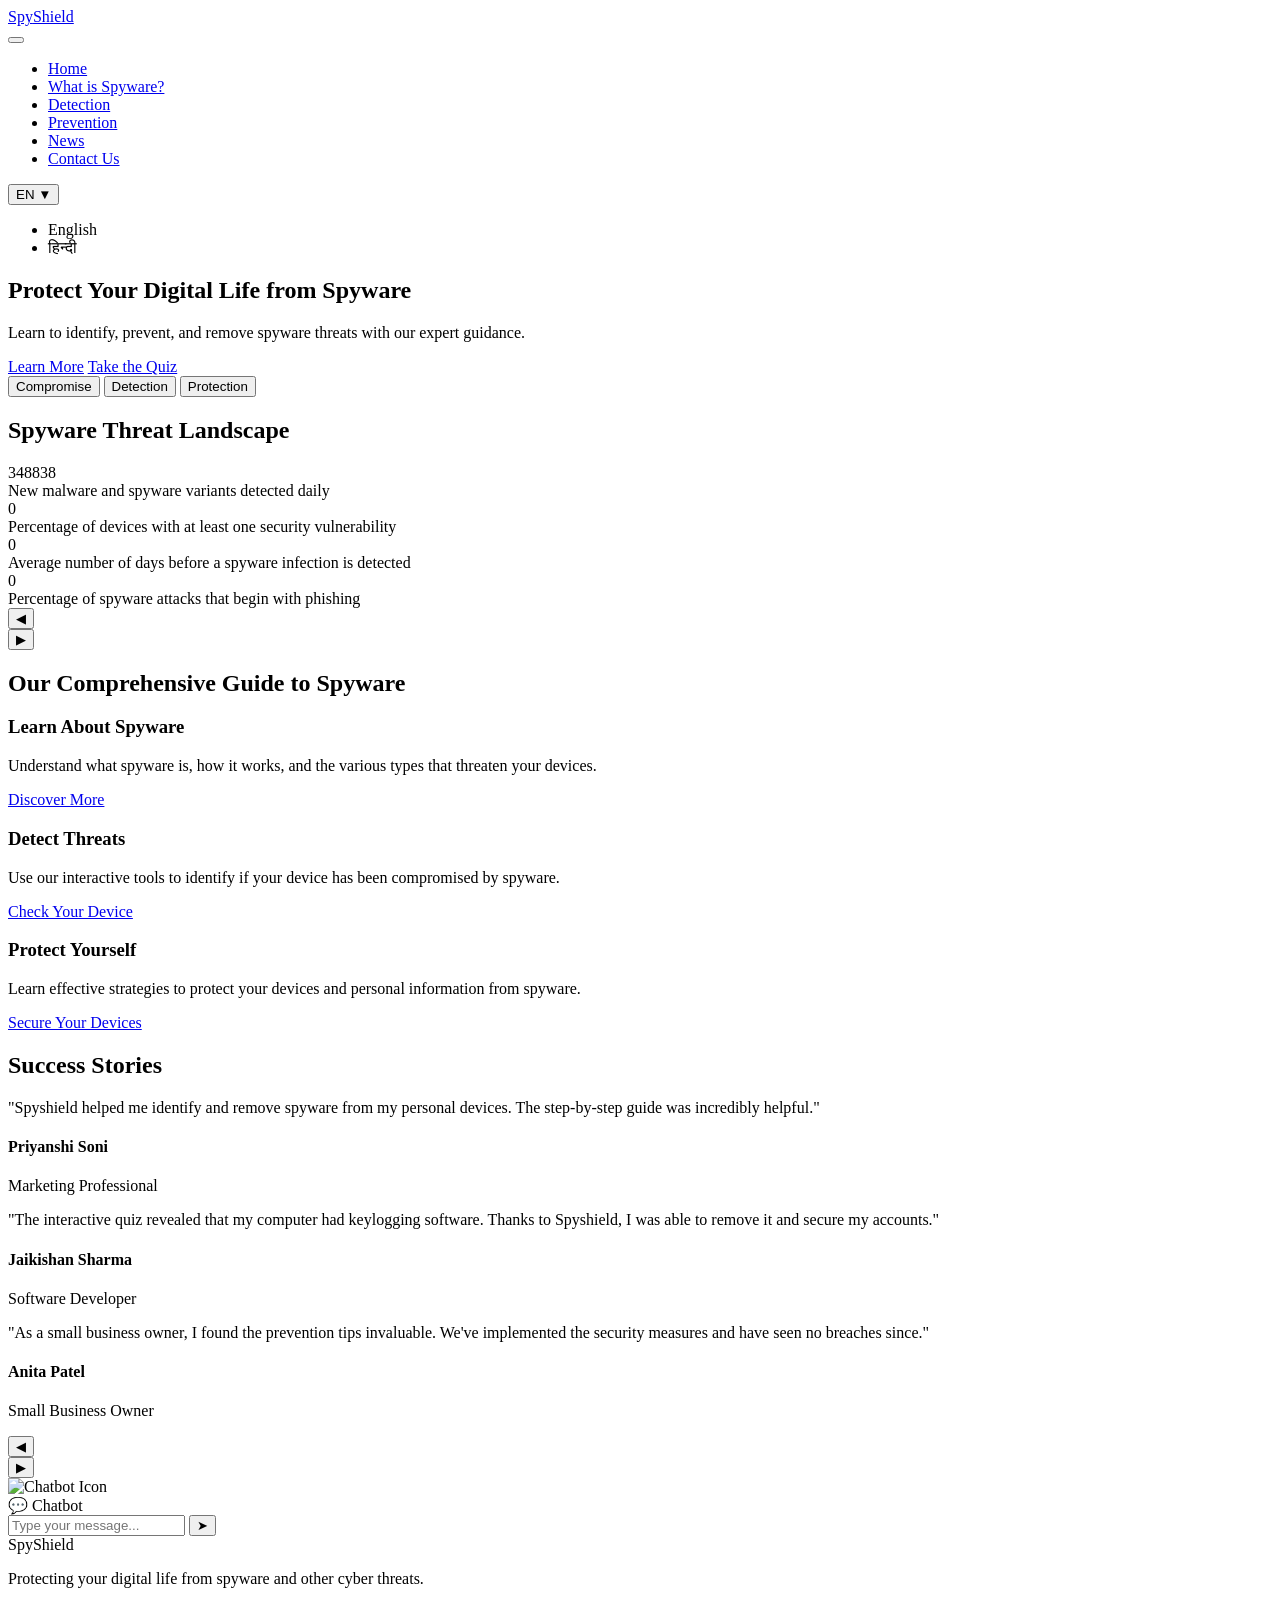
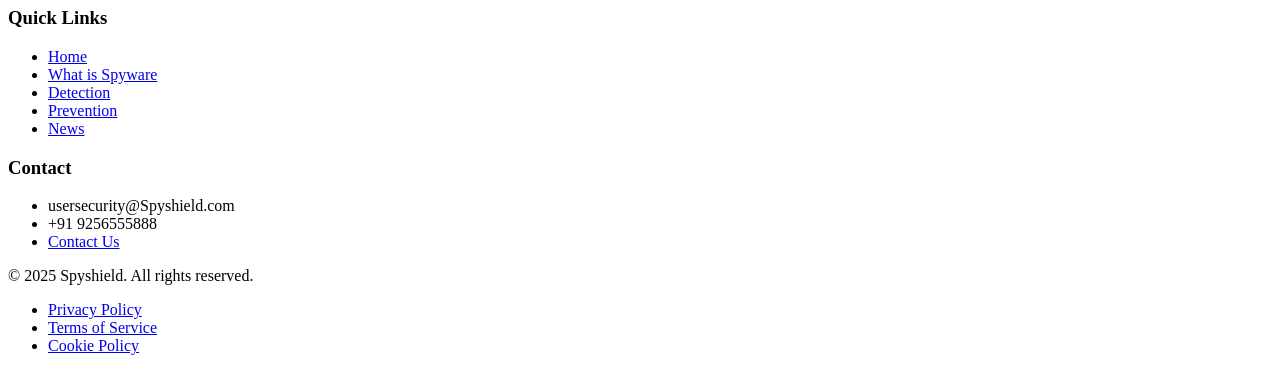
==== index.html @ f542f9b0 "Update index.html" ====
<!DOCTYPE html>
<html lang="en">
  <head>
    <meta charset="UTF-8" />
    <meta name="viewport" content="width=device-width, initial-scale=1.0" />
    <title>Spyshield - Spyware Awareness</title>
    <link rel="stylesheet" href="SpyShield/css/main.css" />
    <link rel="stylesheet" href="SpyShield/css/home.css" />
    <script src="js/main.js" defer></script>
    <script src="js/hero-animation.js" defer></script>
    <script src="js/stats-carousel.js" defer></script>
  </head>
  <body>
    <header id="main-header">
      <div class="container">
        <div class="logo">
          <a href="index.html">Spy<span>Shield</span></a>
        </div>
        <nav>
          <button class="mobile-menu-toggle" aria-label="Toggle menu">
            <span></span>
            <span></span>
            <span></span>
          </button>
          <ul class="main-nav">
            <li><a href="index.html" class="active">Home</a></li>
            <li><a href="what-is-spyware.html">What is Spyware?</a></li>
            <li><a href="detection.html">Detection</a></li>
            <li><a href="prevention.html">Prevention</a></li>
            <li><a href="news.html">News</a></li>

            <li><a href="contact.html">Contact Us</a></li>
          </ul>
        </nav>
        <div class="language-selector">
          <button id="language-toggle">
            <span class="current-language">EN</span>
            <span class="dropdown-arrow">▼</span>
          </button>
          <ul class="language-dropdown">
            <li data-lang="en" class="active">English</li>
            <li data-lang="hi">हिन्दी</li>
          </ul>
        </div>
      </div>
    </header>

    <main>
      <section class="hero">
        <div class="container">
          <div class="hero-content">
            <h1>Protect Your Digital Life from Spyware</h1>
            <p>
              Learn to identify, prevent, and remove spyware threats with our
              expert guidance.
            </p>
            <div class="cta-buttons">
              <a href="what-is-spyware.html" class="btn btn-primary"
                >Learn More</a
              >
              <a href="detection.html#quiz" class="btn btn-secondary"
                >Take the Quiz</a
              >
            </div>
          </div>
          <div class="hero-animation">
            <div class="device-container">
              <div class="device">
                <div class="device-screen">
                  <div class="device-content"></div>
                  <div class="spyware-indicators">
                    <div class="indicator" id="indicator-1"></div>
                    <div class="indicator" id="indicator-2"></div>
                    <div class="indicator" id="indicator-3"></div>
                  </div>
                  <div class="security-shield"></div>
                </div>
              </div>
            </div>
            <div class="animation-controls">
              <button class="animation-control" data-step="1">
                Compromise
              </button>
              <button class="animation-control" data-step="2">Detection</button>
              <button class="animation-control" data-step="3">
                Protection
              </button>
            </div>
          </div>
        </div>
      </section>

      <section class="stats-section">
        <div class="container">
          <h2>Spyware Threat Landscape</h2>
          <div class="stats-carousel">
            <div class="stat-card active">
              <div class="stat-number" data-count="350000">0</div>
              <div class="stat-description">
                New malware and spyware variants detected daily
              </div>
            </div>
            <div class="stat-card">
              <div class="stat-number" data-count="60">0</div>
              <div class="stat-description">
                Percentage of devices with at least one security vulnerability
              </div>
            </div>
            <div class="stat-card">
              <div class="stat-number" data-count="14">0</div>
              <div class="stat-description">
                Average number of days before a spyware infection is detected
              </div>
            </div>
            <div class="stat-card">
              <div class="stat-number" data-count="92">0</div>
              <div class="stat-description">
                Percentage of spyware attacks that begin with phishing
              </div>
            </div>
          </div>
          <div class="carousel-controls">
            <button class="prev-stat" aria-label="Previous statistic">◀</button>
            <div class="carousel-indicators">
              <span class="indicator active"></span>
              <span class="indicator"></span>
              <span class="indicator"></span>
              <span class="indicator"></span>
            </div>
            <button class="next-stat" aria-label="Next statistic">▶</button>
          </div>
        </div>
      </section>

      <section class="features-section">
        <div class="container">
          <h2>Our Comprehensive Guide to Spyware</h2>
          <div class="features-grid">
            <div class="feature-card">
              <div class="feature-icon discover-icon"></div>
              <h3>Learn About Spyware</h3>
              <p>
                Understand what spyware is, how it works, and the various types
                that threaten your devices.
              </p>
              <a href="what-is-spyware.html" class="feature-link"
                >Discover More</a
              >
            </div>
            <div class="feature-card">
              <div class="feature-icon detect-icon"></div>
              <h3>Detect Threats</h3>
              <p>
                Use our interactive tools to identify if your device has been
                compromised by spyware.
              </p>
              <a href="detection.html" class="feature-link"
                >Check Your Device</a
              >
            </div>
            <div class="feature-card">
              <div class="feature-icon protect-icon"></div>
              <h3>Protect Yourself</h3>
              <p>
                Learn effective strategies to protect your devices and personal
                information from spyware.
              </p>
              <a href="prevention.html" class="feature-link"
                >Secure Your Devices</a
              >
            </div>
          </div>
        </div>
      </section>

      <section class="testimonials-section">
        <div class="container">
          <h2>Success Stories</h2>
          <div class="testimonials-container">
            <div class="testimonial active">
              <div class="testimonial-content">
                <p>
                  "Spyshield helped me identify and remove spyware from my
                  personal devices. The step-by-step guide was incredibly
                  helpful."
                </p>
              </div>
              <div class="testimonial-author">
                <div class="author-image"></div>
                <div class="author-details">
                  <h4>Priyanshi Soni</h4>
                  <p>Marketing Professional</p>
                </div>
              </div>
            </div>
            <div class="testimonial">
              <div class="testimonial-content">
                <p>
                  "The interactive quiz revealed that my computer had keylogging
                  software. Thanks to Spyshield, I was able to remove it and
                  secure my accounts."
                </p>
              </div>
              <div class="testimonial-author">
                <div class="author-image"></div>
                <div class="author-details">
                  <h4>Jaikishan Sharma</h4>
                  <p>Software Developer</p>
                </div>
              </div>
            </div>
            <div class="testimonial">
              <div class="testimonial-content">
                <p>
                  "As a small business owner, I found the prevention tips
                  invaluable. We've implemented the security measures and have
                  seen no breaches since."
                </p>
              </div>
              <div class="testimonial-author">
                <div class="author-image"></div>
                <div class="author-details">
                  <h4>Anita Patel</h4>
                  <p>Small Business Owner</p>
                </div>
              </div>
            </div>
          </div>
          <div class="testimonial-controls">
            <button class="prev-testimonial" aria-label="Previous testimonial">
              ◀
            </button>
            <div class="testimonial-indicators">
              <span class="indicator active"></span>
              <span class="indicator"></span>
              <span class="indicator"></span>
            </div>
            <button class="next-testimonial" aria-label="Next testimonial">
              ▶
            </button>
          </div>
        </div>
      </section>
    </main>

    <div>
      <div id="chatbot">
        <img
          id="chatbot-icon"
          src="https://cdn-icons-png.flaticon.com/512/4712/4712027.png"
          alt="Chatbot Icon"
        />

        <div id="chat-header">💬 Chatbot</div>

        <div id="chat-messages"></div>

        <div id="chat-input">
          <input
            type="text"
            id="user-input"
            placeholder="Type your message..."
          />
          <button id="send-btn" onclick="sendMessage()">➤</button>
        </div>
      </div>
    </div>

    <footer>
      <div class="container">
        <div class="footer-grid">
          <div class="footer-col">
            <div class="footer-logo">Spy<span>Shield</span></div>
            <p>
              Protecting your digital life from spyware and other cyber threats.
            </p>
            <div class="social-links">
              <a href="#" aria-label="Facebook"
                ><span class="social-icon facebook-icon"></span
              ></a>
              <a href="#" aria-label="Twitter"
                ><span class="social-icon twitter-icon"></span
              ></a>
              <a href="#" aria-label="LinkedIn"
                ><span class="social-icon linkedin-icon"></span
              ></a>
              <a href="#" aria-label="Instagram"
                ><span class="social-icon instagram-icon"></span
              ></a>
            </div>
          </div>
          <div class="footer-col">
            <h3>Quick Links</h3>
            <ul>
              <li><a href="index.html">Home</a></li>
              <li><a href="what-is-spyware.html">What is Spyware</a></li>
              <li><a href="detection.html">Detection</a></li>
              <li><a href="prevention.html">Prevention</a></li>
              <li><a href="news.html">News</a></li>
            </ul>
          </div>

          <div class="footer-col">
            <h3>Contact</h3>
            <ul class="contact-info">
              <li>
                <span class="contact-icon email-icon"></span>
                usersecurity@Spyshield.com
              </li>
              <li>
                <span class="contact-icon phone-icon"></span> +91 9256555888
              </li>
              <li>
                <a href="contact.html" class="btn btn-outline">Contact Us</a>
              </li>
            </ul>
          </div>
        </div>
        <div class="footer-bottom">
          <p>&copy; 2025 Spyshield. All rights reserved.</p>
          <ul class="footer-policies">
            <li><a href="#">Privacy Policy</a></li>
            <li><a href="#">Terms of Service</a></li>
            <li><a href="#">Cookie Policy</a></li>
          </ul>
        </div>
      </div>
    </footer>
  </body>
</html>
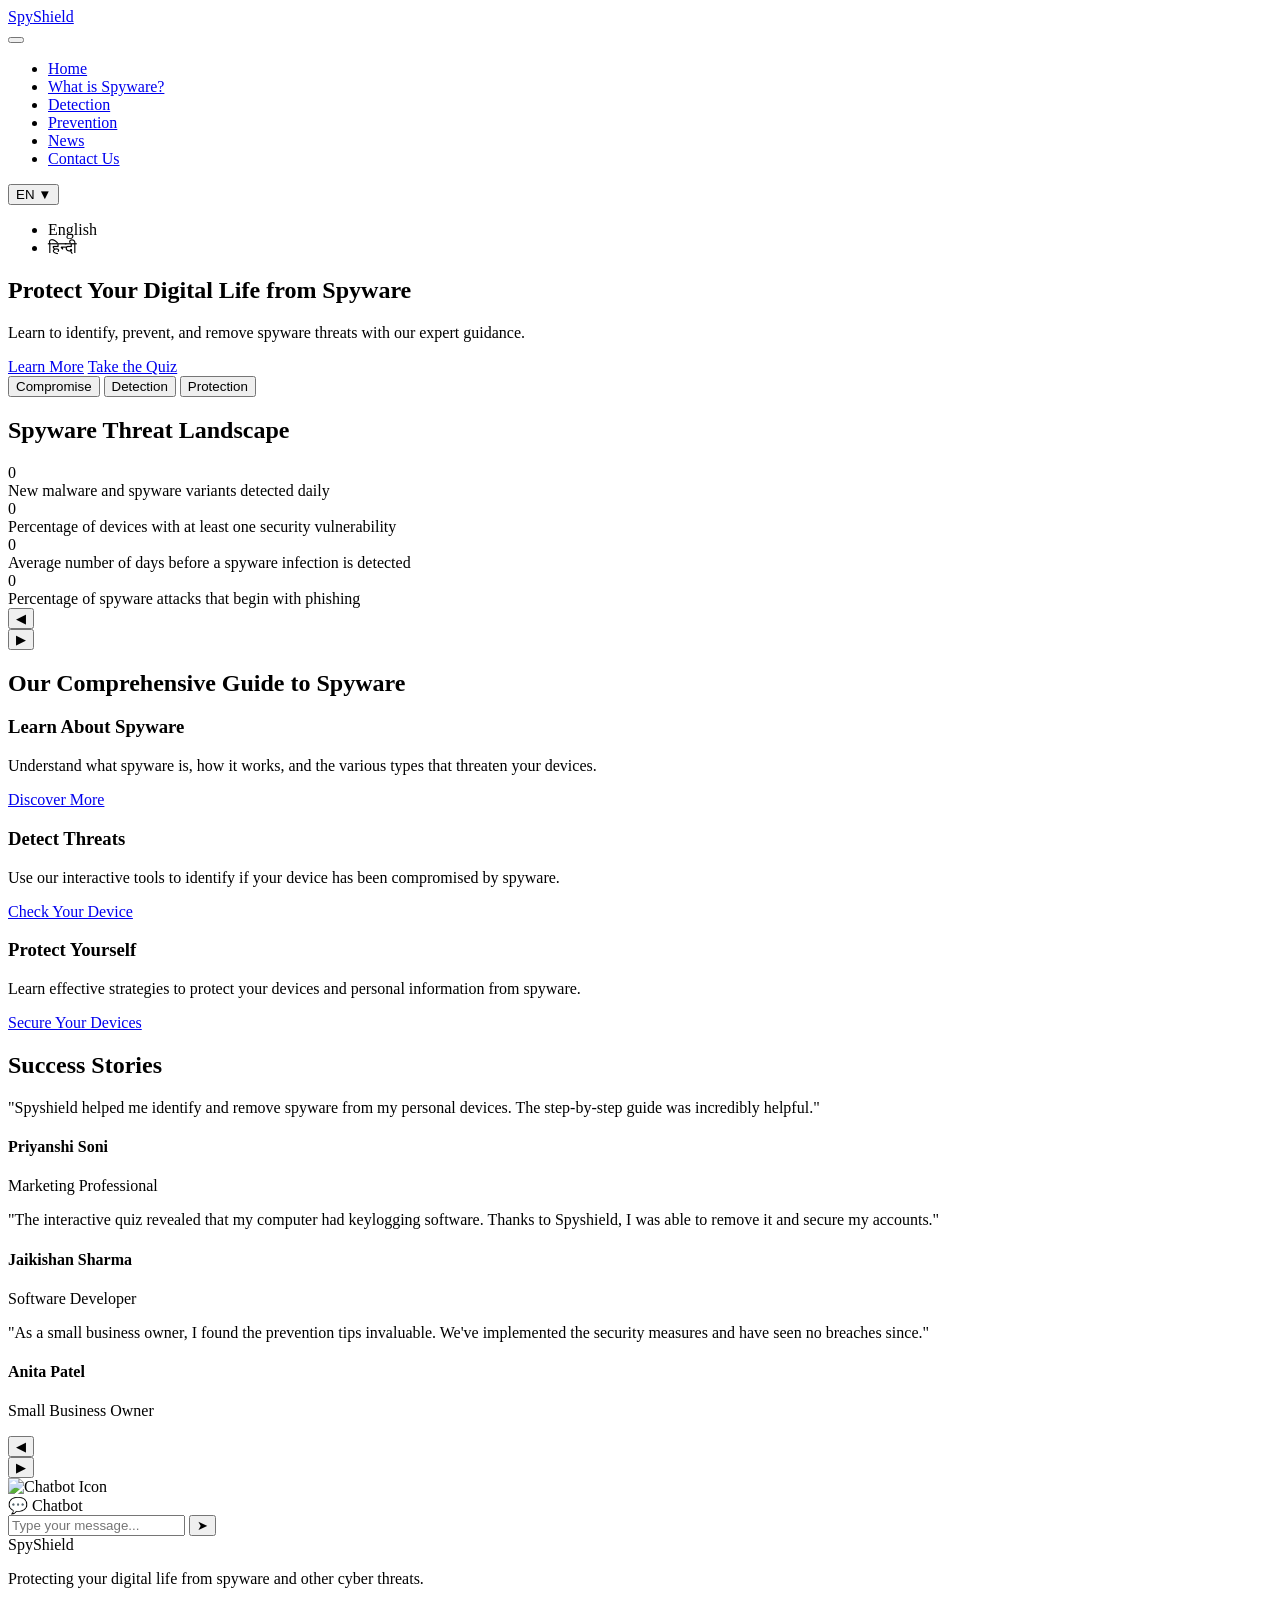
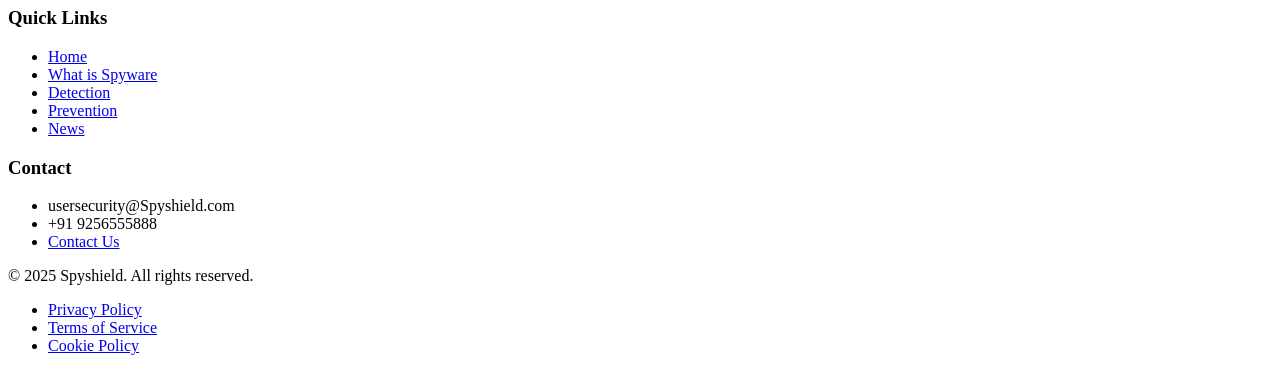
==== commit 40b078e9: "Update index.html" ====
--- a/index.html
+++ b/index.html
@@ -6,9 +6,9 @@
     <title>Spyshield - Spyware Awareness</title>
     <link rel="stylesheet" href="SpyShield/css/main.css" />
     <link rel="stylesheet" href="SpyShield/css/home.css" />
-    <script src="js/main.js" defer></script>
-    <script src="js/hero-animation.js" defer></script>
-    <script src="js/stats-carousel.js" defer></script>
+    <script src="SpyShield/js/main.js" defer></script>
+    <script src="SpyShield/js/hero-animation.js" defer></script>
+    <script src="SpyShield/js/stats-carousel.js" defer></script>
   </head>
   <body>
     <header id="main-header">
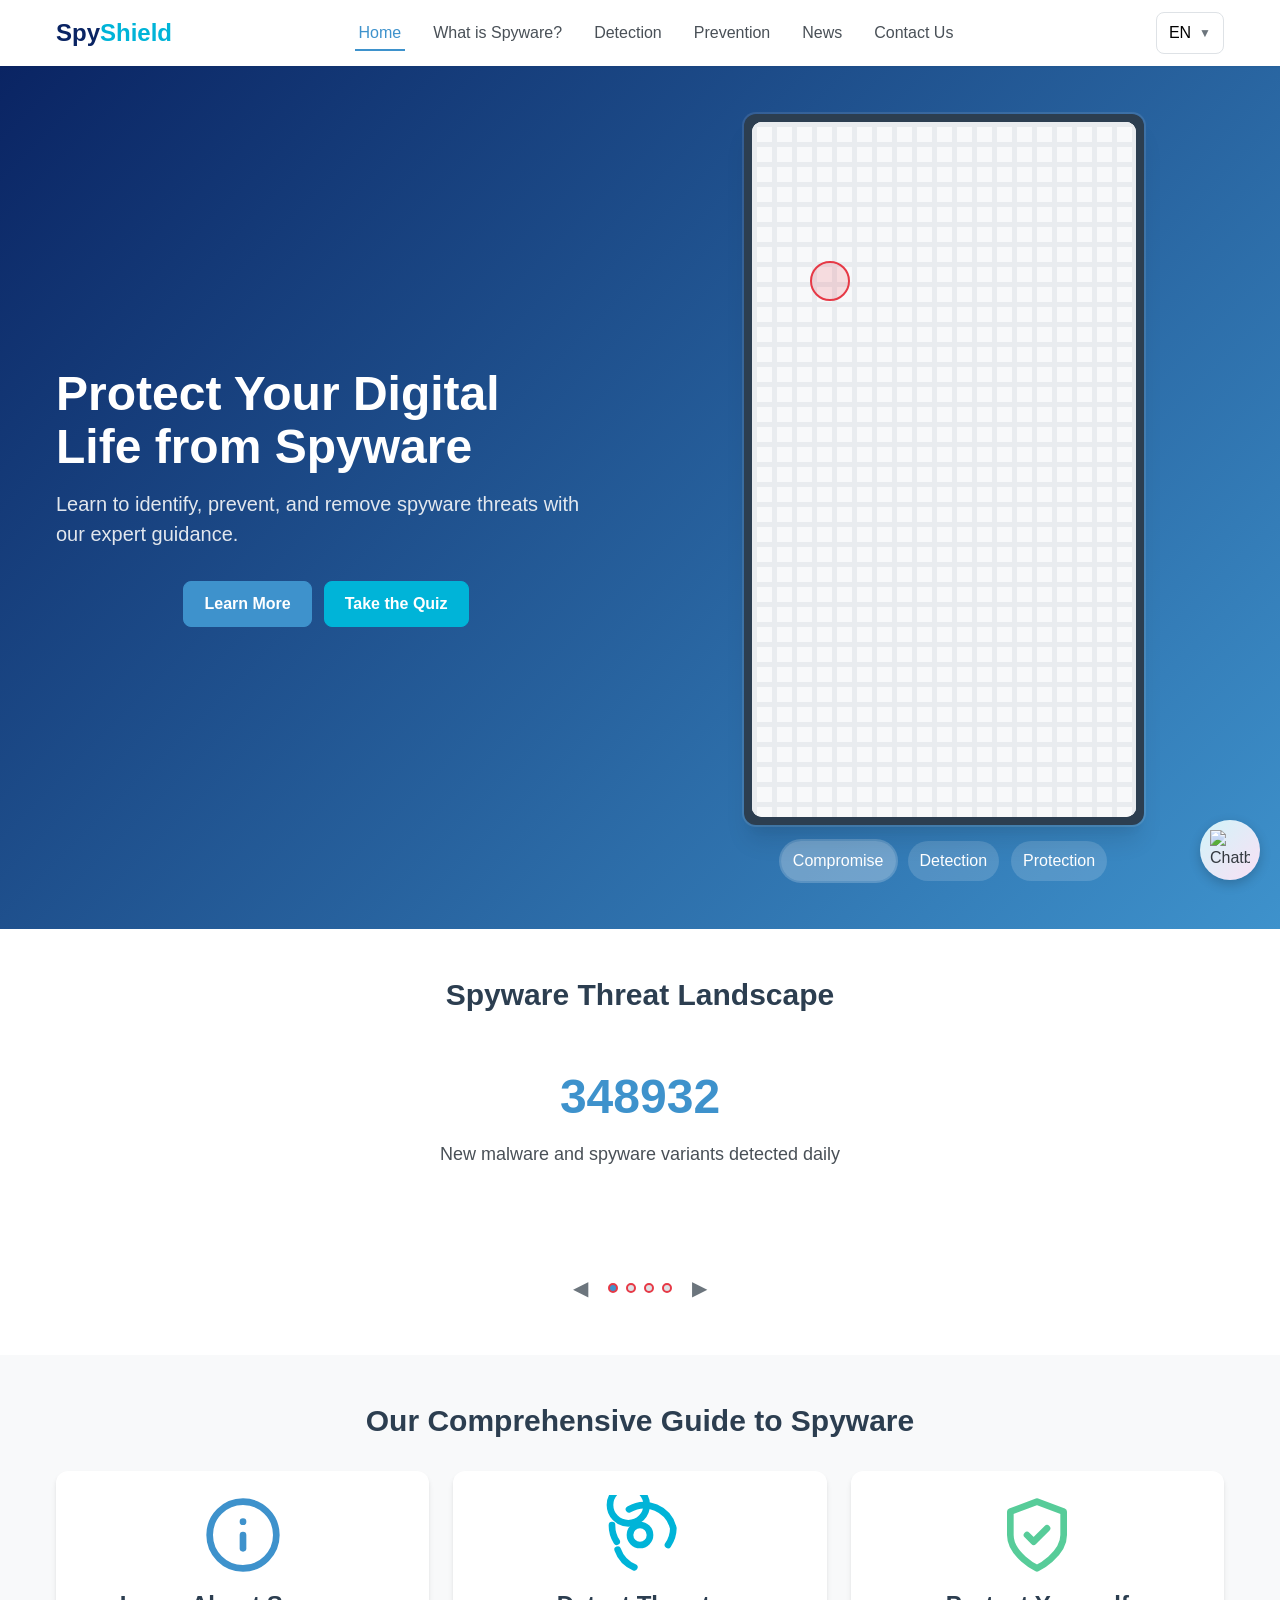
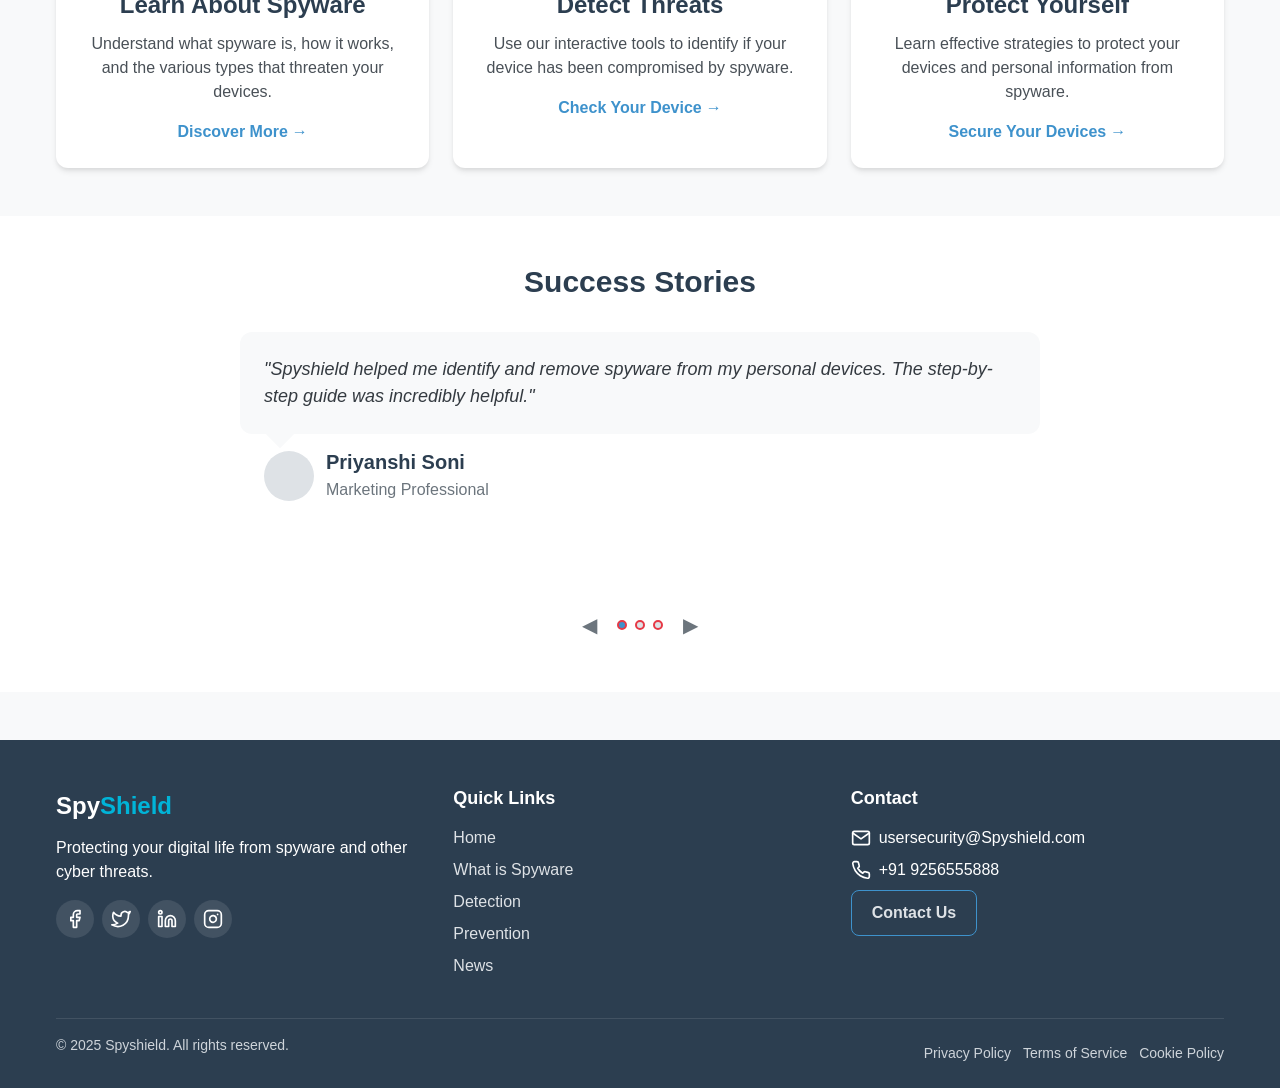
==== commit c80fd3ff: "Update index.html" ====
--- a/index.html
+++ b/index.html
@@ -4,11 +4,11 @@
     <meta charset="UTF-8" />
     <meta name="viewport" content="width=device-width, initial-scale=1.0" />
     <title>Spyshield - Spyware Awareness</title>
-    <link rel="stylesheet" href="SpyShield/css/main.css" />
-    <link rel="stylesheet" href="SpyShield/css/home.css" />
-    <script src="SpyShield/js/main.js" defer></script>
-    <script src="SpyShield/js/hero-animation.js" defer></script>
-    <script src="SpyShield/js/stats-carousel.js" defer></script>
+    <link rel="stylesheet" href="css/main.css" />
+    <link rel="stylesheet" href="css/home.css" />
+    <script src="js/main.js" defer></script>
+    <script src="js/hero-animation.js" defer></script>
+    <script src="js/stats-carousel.js" defer></script>
   </head>
   <body>
     <header id="main-header">
--- a/css/main.css
+++ b/css/main.css
@@ -0,0 +1,726 @@
+/* Main CSS Variables and Base Styles */
+:root {
+  /* Color Palette */
+  --primary-dark: #0A2463;
+  --primary: #3E92CC;
+  --primary-light: #D8EEFE;
+  --secondary: #00B4D8;
+  --secondary-light: #CAF0F8;
+  --accent: #FB8500;
+  --accent-light: #FFD166;
+  --warning: #EE6C4D;
+  --success: #57CC99;
+  --error: #E63946;
+  --gray-100: #F8F9FA;
+  --gray-200: #E9ECEF;
+  --gray-300: #DEE2E6;
+  --gray-400: #CED4DA;
+  --gray-500: #ADB5BD;
+  --gray-600: #6C757D;
+  --gray-700: #495057;
+  --gray-800: #343A40;
+  --gray-900: #212529;
+  --dark: #2C3E50;
+  --white: #FFFFFF;
+  
+  /* Spacing */
+  --space-1: 0.25rem;
+  --space-2: 0.5rem;
+  --space-3: 0.75rem;
+  --space-4: 1rem;
+  --space-5: 1.5rem;
+  --space-6: 2rem;
+  --space-7: 2.5rem;
+  --space-8: 3rem;
+  
+  /* Typography */
+  --font-family: -apple-system, BlinkMacSystemFont, "Segoe UI", Roboto, Helvetica, Arial, sans-serif;
+  --font-size-xs: 0.75rem;
+  --font-size-sm: 0.875rem;
+  --font-size-md: 1rem;
+  --font-size-lg: 1.125rem;
+  --font-size-xl: 1.25rem;
+  --font-size-2xl: 1.5rem;
+  --font-size-3xl: 1.875rem;
+  --font-size-4xl: 2.25rem;
+  --font-size-5xl: 3rem;
+  
+  /* Border Radius */
+  --radius-sm: 0.25rem;
+  --radius-md: 0.5rem;
+  --radius-lg: 0.75rem;
+  --radius-full: 9999px;
+  
+  /* Shadows */
+  --shadow-sm: 0 1px 2px 0 rgba(0, 0, 0, 0.05);
+  --shadow-md: 0 4px 6px -1px rgba(0, 0, 0, 0.1), 0 2px 4px -1px rgba(0, 0, 0, 0.06);
+  --shadow-lg: 0 10px 15px -3px rgba(0, 0, 0, 0.1), 0 4px 6px -2px rgba(0, 0, 0, 0.05);
+  --shadow-xl: 0 20px 25px -5px rgba(0, 0, 0, 0.1), 0 10px 10px -5px rgba(0, 0, 0, 0.04);
+  
+  /* Transitions */
+  --transition-fast: 150ms ease;
+  --transition-normal: 250ms ease;
+  --transition-slow: 350ms ease;
+  
+  /* Container */
+  --container-max-width: 1200px;
+  --container-padding: 1rem;
+}
+
+/* Reset and Base Styles */
+*, *::before, *::after {
+  box-sizing: border-box;
+  margin: 0;
+  padding: 0;
+}
+
+html {
+  font-size: 16px;
+  scroll-behavior: smooth;
+}
+
+body {
+  font-family: var(--font-family);
+  font-size: var(--font-size-md);
+  line-height: 1.5;
+  color: var(--gray-800);
+  background-color: var(--gray-100);
+  -webkit-font-smoothing: antialiased;
+  -moz-osx-font-smoothing: grayscale;
+}
+
+img, picture, video, canvas, svg {
+  display: block;
+  max-width: 100%;
+}
+
+input, button, textarea, select {
+  font: inherit;
+}
+
+h1, h2, h3, h4, h5, h6 {
+  font-weight: 700;
+  line-height: 1.2;
+  margin-bottom: var(--space-4);
+  color: var(--dark);
+}
+
+h1 {
+  font-size: var(--font-size-4xl);
+}
+
+h2 {
+  font-size: var(--font-size-3xl);
+}
+
+h3 {
+  font-size: var(--font-size-2xl);
+}
+
+h4 {
+  font-size: var(--font-size-xl);
+}
+
+h5 {
+  font-size: var(--font-size-lg);
+}
+
+h6 {
+  font-size: var(--font-size-md);
+}
+
+p {
+  margin-bottom: var(--space-4);
+}
+
+a {
+  color: var(--primary);
+  text-decoration: none;
+  transition: color var(--transition-fast);
+}
+
+a:hover {
+  color: var(--primary-dark);
+}
+
+ul, ol {
+  padding-left: var(--space-5);
+  margin-bottom: var(--space-4);
+}
+
+li {
+  margin-bottom: var(--space-2);
+}
+
+/* Utility Classes */
+.container {
+  width: 100%;
+  max-width: var(--container-max-width);
+  margin-left: auto;
+  margin-right: auto;
+  padding-left: var(--container-padding);
+  padding-right: var(--container-padding);
+}
+
+.text-center {
+  text-align: center;
+}
+
+.text-right {
+  text-align: right;
+}
+
+.flex {
+  display: flex;
+}
+
+.items-center {
+  align-items: center;
+}
+
+.justify-between {
+  justify-content: space-between;
+}
+
+.justify-center {
+  justify-content: center;
+}
+
+.flex-col {
+  flex-direction: column;
+}
+
+.grid {
+  display: grid;
+}
+
+.hidden {
+  display: none;
+}
+
+.sr-only {
+  position: absolute;
+  width: 1px;
+  height: 1px;
+  padding: 0;
+  margin: -1px;
+  overflow: hidden;
+  clip: rect(0, 0, 0, 0);
+  white-space: nowrap;
+  border-width: 0;
+}
+
+/* Button Styles */
+.btn {
+  display: inline-block;
+  font-weight: 600;
+  text-align: center;
+  white-space: nowrap;
+  vertical-align: middle;
+  cursor: pointer;
+  user-select: none;
+  border: 1px solid transparent;
+  padding: 0.625rem 1.25rem;
+  font-size: var(--font-size-md);
+  line-height: 1.5;
+  border-radius: var(--radius-md);
+  transition: all var(--transition-normal);
+}
+
+.btn:disabled, .btn.disabled {
+  opacity: 0.65;
+  pointer-events: none;
+}
+
+.btn-primary {
+  color: var(--white);
+  background-color: var(--primary);
+  border-color: var(--primary);
+}
+
+.btn-primary:hover {
+  background-color: var(--primary-dark);
+  border-color: var(--primary-dark);
+  color: var(--white);
+}
+
+.btn-secondary {
+  color: var(--white);
+  background-color: var(--secondary);
+  border-color: var(--secondary);
+}
+
+.btn-secondary:hover {
+  background-color: #0090b0;
+  border-color: #0090b0;
+  color: var(--white);
+}
+
+.btn-accent {
+  color: var(--white);
+  background-color: var(--accent);
+  border-color: var(--accent);
+}
+
+.btn-accent:hover {
+  background-color: #e57a00;
+  border-color: #e57a00;
+  color: var(--white);
+}
+
+.btn-outline {
+  color: var(--primary);
+  background-color: transparent;
+  border-color: var(--primary);
+}
+
+.btn-outline:hover {
+  color: var(--white);
+  background-color: var(--primary);
+  border-color: var(--primary);
+}
+
+/* Header Styles */
+#main-header {
+  background-color: var(--white);
+  box-shadow: var(--shadow-sm);
+  position: sticky;
+  top: 0;
+  z-index: 100;
+  padding: var(--space-3) 0;
+}
+
+#main-header .container {
+  display: flex;
+  align-items: center;
+  justify-content: space-between;
+}
+
+.logo a {
+  font-size: var(--font-size-2xl);
+  font-weight: 700;
+  color: var(--primary-dark);
+  text-decoration: none;
+}
+
+.logo span {
+  color: var(--secondary);
+}
+
+.main-nav {
+  display: flex;
+  list-style: none;
+  margin: 0;
+  padding: 0;
+}
+
+.main-nav li {
+  margin: 0 var(--space-3);
+  margin-bottom: 0;
+}
+
+.main-nav a {
+  color: var(--gray-700);
+  font-weight: 500;
+  padding: var(--space-2) var(--space-1);
+  position: relative;
+}
+
+.main-nav a:hover {
+  color: var(--primary);
+}
+
+.main-nav a.active {
+  color: var(--primary);
+}
+
+.main-nav a.active::after {
+  content: '';
+  position: absolute;
+  bottom: -2px;
+  left: 0;
+  width: 100%;
+  height: 2px;
+  background-color: var(--primary);
+}
+
+.mobile-menu-toggle {
+  display: none;
+  background: none;
+  border: none;
+  cursor: pointer;
+  padding: var(--space-2);
+}
+
+.mobile-menu-toggle span {
+  display: block;
+  width: 24px;
+  height: 2px;
+  background-color: var(--gray-700);
+  margin: 5px 0;
+  transition: all var(--transition-normal);
+}
+
+/* Language Selector */
+.language-selector {
+  position: relative;
+  margin-left: var(--space-4);
+}
+
+#language-toggle {
+  display: flex;
+  align-items: center;
+  background-color: transparent;
+  border: 1px solid var(--gray-300);
+  border-radius: var(--radius-md);
+  padding: var(--space-2) var(--space-3);
+  cursor: pointer;
+  font-weight: 500;
+}
+
+.current-language {
+  margin-right: var(--space-2);
+}
+
+.dropdown-arrow {
+  font-size: var(--font-size-xs);
+  color: var(--gray-600);
+}
+
+.language-dropdown {
+  position: absolute;
+  top: 100%;
+  right: 0;
+  background-color: var(--white);
+  border: 1px solid var(--gray-300);
+  border-radius: var(--radius-md);
+  padding: 0;
+  margin-top: var(--space-1);
+  width: 150px;
+  box-shadow: var(--shadow-md);
+  opacity: 0;
+  visibility: hidden;
+  transform: translateY(-5px);
+  transition: all var(--transition-normal);
+  z-index: 100;
+}
+
+.language-selector.active .language-dropdown {
+  opacity: 1;
+  visibility: visible;
+  transform: translateY(0);
+}
+
+.language-dropdown li {
+  padding: var(--space-2) var(--space-3);
+  cursor: pointer;
+  list-style: none;
+  margin-bottom: 0;
+  transition: background var(--transition-fast);
+}
+
+.language-dropdown li:hover {
+  background-color: var(--gray-100);
+}
+
+.language-dropdown li.active {
+  background-color: var(--primary-light);
+  color: var(--primary-dark);
+  font-weight: 500;
+}
+
+/* Footer Styles */
+footer {
+  background-color: var(--dark);
+  color: var(--white);
+  padding: var(--space-8) 0 var(--space-4);
+  margin-top: var(--space-8);
+}
+
+.footer-grid {
+  display: grid;
+  grid-template-columns: repeat(auto-fit, minmax(250px, 1fr));
+  gap: var(--space-5);
+  margin-bottom: var(--space-6);
+}
+
+.footer-logo {
+  font-size: var(--font-size-2xl);
+  font-weight: 700;
+  margin-bottom: var(--space-3);
+  color: var(--white);
+}
+
+.footer-logo span {
+  color: var(--secondary);
+}
+
+.footer-col h3 {
+  font-size: var(--font-size-lg);
+  margin-bottom: var(--space-4);
+  color: var(--white);
+}
+
+.footer-col ul {
+  list-style: none;
+  padding: 0;
+  margin: 0;
+}
+
+.footer-col ul li {
+  margin-bottom: var(--space-2);
+}
+
+.footer-col a {
+  color: var(--gray-300);
+  transition: color var(--transition-fast);
+}
+
+.footer-col a:hover {
+  color: var(--white);
+}
+
+.social-links {
+  display: flex;
+  margin-top: var(--space-4);
+}
+
+.social-links a {
+  display: flex;
+  align-items: center;
+  justify-content: center;
+  width: 38px;
+  height: 38px;
+  border-radius: 50%;
+  background-color: rgba(255, 255, 255, 0.1);
+  margin-right: var(--space-2);
+  transition: background-color var(--transition-fast);
+}
+
+.social-links a:hover {
+  background-color: rgba(255, 255, 255, 0.2);
+}
+
+.social-icon {
+  width: 20px;
+  height: 20px;
+  background-repeat: no-repeat;
+  background-position: center;
+  background-size: contain;
+}
+
+.facebook-icon {
+  background-image: url("data:image/svg+xml,%3Csvg xmlns='http://www.w3.org/2000/svg' viewBox='0 0 24 24' fill='none' stroke='white' stroke-width='2' stroke-linecap='round' stroke-linejoin='round'%3E%3Cpath d='M18 2h-3a5 5 0 0 0-5 5v3H7v4h3v8h4v-8h3l1-4h-4V7a1 1 0 0 1 1-1h3z'%3E%3C/path%3E%3C/svg%3E");
+}
+
+.twitter-icon {
+  background-image: url("data:image/svg+xml,%3Csvg xmlns='http://www.w3.org/2000/svg' viewBox='0 0 24 24' fill='none' stroke='white' stroke-width='2' stroke-linecap='round' stroke-linejoin='round'%3E%3Cpath d='M23 3a10.9 10.9 0 0 1-3.14 1.53 4.48 4.48 0 0 0-7.86 3v1A10.66 10.66 0 0 1 3 4s-4 9 5 13a11.64 11.64 0 0 1-7 2c9 5 20 0 20-11.5a4.5 4.5 0 0 0-.08-.83A7.72 7.72 0 0 0 23 3z'%3E%3C/path%3E%3C/svg%3E");
+}
+
+.linkedin-icon {
+  background-image: url("data:image/svg+xml,%3Csvg xmlns='http://www.w3.org/2000/svg' viewBox='0 0 24 24' fill='none' stroke='white' stroke-width='2' stroke-linecap='round' stroke-linejoin='round'%3E%3Cpath d='M16 8a6 6 0 0 1 6 6v7h-4v-7a2 2 0 0 0-2-2 2 2 0 0 0-2 2v7h-4v-7a6 6 0 0 1 6-6z'%3E%3C/path%3E%3Crect x='2' y='9' width='4' height='12'%3E%3C/rect%3E%3Ccircle cx='4' cy='4' r='2'%3E%3C/circle%3E%3C/svg%3E");
+}
+
+.instagram-icon {
+  background-image: url("data:image/svg+xml,%3Csvg xmlns='http://www.w3.org/2000/svg' viewBox='0 0 24 24' fill='none' stroke='white' stroke-width='2' stroke-linecap='round' stroke-linejoin='round'%3E%3Crect x='2' y='2' width='20' height='20' rx='5' ry='5'%3E%3C/rect%3E%3Cpath d='M16 11.37A4 4 0 1 1 12.63 8 4 4 0 0 1 16 11.37z'%3E%3C/path%3E%3Cline x1='17.5' y1='6.5' x2='17.51' y2='6.5'%3E%3C/line%3E%3C/svg%3E");
+}
+
+.contact-info {
+  list-style: none;
+  padding: 0;
+  margin: 0;
+}
+
+.contact-info li {
+  display: flex;
+  align-items: center;
+  margin-bottom: var(--space-3);
+}
+
+.contact-icon {
+  width: 20px;
+  height: 20px;
+  margin-right: var(--space-2);
+  background-repeat: no-repeat;
+  background-position: center;
+  background-size: contain;
+}
+
+.email-icon {
+  background-image: url("data:image/svg+xml,%3Csvg xmlns='http://www.w3.org/2000/svg' viewBox='0 0 24 24' fill='none' stroke='white' stroke-width='2' stroke-linecap='round' stroke-linejoin='round'%3E%3Cpath d='M4 4h16c1.1 0 2 .9 2 2v12c0 1.1-.9 2-2 2H4c-1.1 0-2-.9-2-2V6c0-1.1.9-2 2-2z'%3E%3C/path%3E%3Cpolyline points='22,6 12,13 2,6'%3E%3C/polyline%3E%3C/svg%3E");
+}
+
+.phone-icon {
+  background-image: url("data:image/svg+xml,%3Csvg xmlns='http://www.w3.org/2000/svg' viewBox='0 0 24 24' fill='none' stroke='white' stroke-width='2' stroke-linecap='round' stroke-linejoin='round'%3E%3Cpath d='M22 16.92v3a2 2 0 0 1-2.18 2 19.79 19.79 0 0 1-8.63-3.07 19.5 19.5 0 0 1-6-6 19.79 19.79 0 0 1-3.07-8.67A2 2 0 0 1 4.11 2h3a2 2 0 0 1 2 1.72 12.84 12.84 0 0 0 .7 2.81 2 2 0 0 1-.45 2.11L8.09 9.91a16 16 0 0 0 6 6l1.27-1.27a2 2 0 0 1 2.11-.45 12.84 12.84 0 0 0 2.81.7A2 2 0 0 1 22 16.92z'%3E%3C/path%3E%3C/svg%3E");
+}
+
+.footer-bottom {
+  display: flex;
+  justify-content: space-between;
+  align-items: center;
+  padding-top: var(--space-4);
+  border-top: 1px solid rgba(255, 255, 255, 0.1);
+  font-size: var(--font-size-sm);
+  color: var(--gray-400);
+}
+
+.footer-policies {
+  display: flex;
+  list-style: none;
+  padding: 0;
+  margin: 0;
+}
+
+.footer-policies li {
+  margin-left: var(--space-3);
+  margin-bottom: 0;
+}
+
+.footer-policies a {
+  color: var(--gray-400);
+}
+
+.footer-policies a:hover {
+  color: var(--white);
+}
+
+/* Page Hero Styles */
+.page-hero {
+  background-color: var(--primary-dark);
+  color: var(--white);
+  padding: var(--space-8) 0;
+  text-align: center;
+}
+
+.page-hero h1 {
+  color: var(--white);
+  margin-bottom: var(--space-3);
+}
+
+.page-hero p {
+  font-size: var(--font-size-lg);
+  color: var(--gray-100);
+  max-width: 800px;
+  margin: 0 auto;
+}
+
+/* CTA Section Styles */
+.cta-section {
+  background-color: var(--secondary);
+  color: var(--white);
+  padding: var(--space-7) 0;
+  text-align: center;
+}
+
+.cta-section h2 {
+  color: var(--white);
+}
+
+.cta-section p {
+  max-width: 700px;
+  margin: 0 auto var(--space-5);
+  font-size: var(--font-size-lg);
+}
+
+.cta-buttons {
+  display: flex;
+  justify-content: center;
+  gap: var(--space-3);
+  flex-wrap: wrap;
+}
+
+/* Responsive Styles */
+@media (max-width: 992px) {
+  h1 {
+    font-size: var(--font-size-3xl);
+  }
+  
+  h2 {
+    font-size: var(--font-size-2xl);
+  }
+  
+  .footer-grid {
+    grid-template-columns: repeat(2, 1fr);
+  }
+}
+
+@media (max-width: 768px) {
+  .mobile-menu-toggle {
+    display: block;
+    z-index: 200;
+  }
+  
+  .main-nav {
+    position: fixed;
+    top: 0;
+    right: -100%;
+    width: 80%;
+    max-width: 300px;
+    height: 100vh;
+    background-color: var(--white);
+    box-shadow: var(--shadow-lg);
+    flex-direction: column;
+    padding: var(--space-8) var(--space-4);
+    transition: right var(--transition-normal);
+    z-index: 100;
+  }
+  
+  .main-nav.active {
+    right: 0;
+  }
+  
+  .main-nav li {
+    margin: var(--space-2) 0;
+  }
+  
+  .mobile-menu-toggle.active span:nth-child(1) {
+    transform: rotate(45deg) translate(5px, 5px);
+  }
+  
+  .mobile-menu-toggle.active span:nth-child(2) {
+    opacity: 0;
+  }
+  
+  .mobile-menu-toggle.active span:nth-child(3) {
+    transform: rotate(-45deg) translate(5px, -5px);
+  }
+  
+  .footer-bottom {
+    flex-direction: column;
+    text-align: center;
+  }
+  
+  .footer-policies {
+    margin-top: var(--space-3);
+    justify-content: center;
+  }
+  
+  .footer-policies li:first-child {
+    margin-left: 0;
+  }
+}
+
+@media (max-width: 576px) {
+  h1 {
+    font-size: var(--font-size-2xl);
+  }
+  
+  h2 {
+    font-size: var(--font-size-xl);
+  }
+  
+  .footer-grid {
+    grid-template-columns: 1fr;
+  }
+  
+  .cta-buttons {
+    flex-direction: column;
+    align-items: center;
+  }
+  
+  .btn {
+    width: 100%;
+    max-width: 300px;
+    margin-bottom: var(--space-2);
+  }
+}
--- a/css/home.css
+++ b/css/home.css
@@ -0,0 +1,682 @@
+/* Home Page Specific Styles */
+
+/* Hero Section */
+.hero {
+  padding: var(--space-8) 0;
+  background: linear-gradient(
+    135deg,
+    var(--primary-dark) 0%,
+    var(--primary) 100%
+  );
+  color: var(--white);
+  position: relative;
+  overflow: hidden;
+}
+
+.hero .container {
+  display: grid;
+  grid-template-columns: 1fr 1fr;
+  gap: var(--space-8);
+  align-items: center;
+}
+
+.hero-content {
+  max-width: 540px;
+}
+
+.hero-content h1 {
+  font-size: var(--font-size-5xl);
+  margin-bottom: var(--space-4);
+  color: var(--white);
+  line-height: 1.1;
+}
+
+.hero-content p {
+  font-size: var(--font-size-xl);
+  margin-bottom: var(--space-6);
+  color: var(--gray-100);
+  opacity: 0.9;
+}
+
+.cta-buttons {
+  display: flex;
+  gap: var(--space-3);
+  flex-wrap: wrap;
+}
+
+.hero-animation {
+  position: relative;
+}
+
+.device-container {
+  position: relative;
+  max-width: 400px;
+  margin: 0 auto;
+}
+
+.device {
+  background-color: var(--dark);
+  border-radius: var(--radius-lg);
+  padding: var(--space-2);
+  position: relative;
+  box-shadow: 0 0 0 2px rgba(255, 255, 255, 0.1), var(--shadow-xl);
+  aspect-ratio: 9/16;
+}
+
+.device-screen {
+  background-color: var(--white);
+  border-radius: calc(var(--radius-lg) - 2px);
+  overflow: hidden;
+  position: relative;
+  height: 100%;
+  width: 100%;
+}
+
+.device-content {
+  position: absolute;
+  top: 0;
+  left: 0;
+  width: 100%;
+  height: 100%;
+  background-color: var(--gray-100);
+  background-image: linear-gradient(90deg, var(--gray-200) 25%, transparent 25%),
+    linear-gradient(var(--gray-200) 25%, transparent 25%);
+  background-size: 20px 20px;
+  padding: var(--space-4);
+  z-index: 1;
+}
+
+.spyware-indicators {
+  position: absolute;
+  top: 0;
+  left: 0;
+  width: 100%;
+  height: 100%;
+  z-index: 2;
+  pointer-events: none;
+}
+
+.indicator {
+  position: absolute;
+  background-color: rgba(230, 57, 70, 0.15);
+  border: 2px solid var(--error);
+  border-radius: 50%;
+  transform: scale(0);
+  opacity: 0;
+  transition: all 0.5s cubic-bezier(0.175, 0.885, 0.32, 1.275);
+}
+
+#indicator-1 {
+  top: 20%;
+  left: 15%;
+  width: 40px;
+  height: 40px;
+}
+
+#indicator-2 {
+  top: 45%;
+  right: 20%;
+  width: 35px;
+  height: 35px;
+}
+
+#indicator-3 {
+  bottom: 25%;
+  left: 30%;
+  width: 45px;
+  height: 45px;
+}
+
+.security-shield {
+  position: absolute;
+  top: 50%;
+  left: 50%;
+  transform: translate(-50%, -50%) scale(0);
+  width: 150px;
+  height: 180px;
+  background-image: url("data:image/svg+xml,%3Csvg xmlns='http://www.w3.org/2000/svg' viewBox='0 0 24 24' fill='none' stroke='%2357CC99' stroke-width='2' stroke-linecap='round' stroke-linejoin='round'%3E%3Cpath d='M12 22s8-4 8-10V5l-8-3-8 3v7c0 6 8 10 8 10z'%3E%3C/path%3E%3Cpath d='M9 12l2 2 4-4'%3E%3C/path%3E%3C/svg%3E");
+  background-repeat: no-repeat;
+  background-position: center;
+  background-size: contain;
+  opacity: 0;
+  z-index: 3;
+  transition: all 0.8s cubic-bezier(0.175, 0.885, 0.32, 1.275);
+}
+
+.animation-controls {
+  display: flex;
+  justify-content: center;
+  margin-top: var(--space-4);
+  gap: var(--space-3);
+}
+
+.animation-control {
+  padding: var(--space-2) var(--space-3);
+  background-color: rgba(255, 255, 255, 0.15);
+  border: none;
+  border-radius: var(--radius-full);
+  color: var(--white);
+  cursor: pointer;
+  font-weight: 500;
+  transition: background-color var(--transition-fast);
+}
+
+.animation-control:hover {
+  background-color: rgba(255, 255, 255, 0.25);
+}
+
+.animation-control.active {
+  background-color: rgba(255, 255, 255, 0.3);
+  box-shadow: 0 0 0 2px rgba(255, 255, 255, 0.2);
+}
+
+/* Stats Section */
+.stats-section {
+  padding: var(--space-8) 0;
+  background-color: var(--white);
+  text-align: center;
+}
+
+.stats-section h2 {
+  margin-bottom: var(--space-6);
+}
+
+.stats-carousel {
+  position: relative;
+  max-width: 800px;
+  margin: 0 auto;
+  overflow: hidden;
+  min-height: 200px;
+}
+
+.stat-card {
+  position: absolute;
+  top: 0;
+  left: 0;
+  width: 100%;
+  padding: var(--space-4);
+  opacity: 0;
+  transform: translateX(50px);
+  transition: all var(--transition-slow);
+  pointer-events: none;
+}
+
+.stat-card.active {
+  opacity: 1;
+  transform: translateX(0);
+  position: relative;
+  pointer-events: auto;
+}
+
+.stat-number {
+  font-size: var(--font-size-5xl);
+  font-weight: 700;
+  color: var(--primary);
+  margin-bottom: var(--space-2);
+  display: inline-block;
+  position: relative;
+}
+
+.stat-number::after {
+  content: "%";
+  font-size: var(--font-size-2xl);
+  position: absolute;
+  top: 0;
+  right: -24px;
+  display: none;
+}
+
+.stat-card:nth-child(2) .stat-number::after,
+.stat-card:nth-child(3) .stat-number::after,
+.stat-card:nth-child(4) .stat-number::after {
+  display: block;
+}
+
+.stat-description {
+  font-size: var(--font-size-lg);
+  color: var(--gray-700);
+  max-width: 600px;
+  margin: 0 auto;
+}
+
+.carousel-controls {
+  display: flex;
+  align-items: center;
+  justify-content: center;
+  margin-top: var(--space-5);
+}
+
+.prev-stat,
+.next-stat {
+  background: none;
+  border: none;
+  font-size: var(--font-size-xl);
+  color: var(--gray-600);
+  cursor: pointer;
+  padding: var(--space-1) var(--space-2);
+  transition: color var(--transition-fast);
+}
+
+.prev-stat:hover,
+.next-stat:hover {
+  color: var(--primary);
+}
+
+.carousel-indicators {
+  display: flex;
+  gap: var(--space-2);
+  margin: 0 var(--space-3);
+}
+
+.carousel-indicators .indicator {
+  position: relative;
+  display: block;
+  width: 10px;
+  height: 10px;
+  border-radius: 50%;
+  background-color: var(--gray-300);
+  opacity: 1;
+  transform: scale(1);
+  cursor: pointer;
+  transition: background-color var(--transition-fast);
+}
+
+.carousel-indicators .indicator.active {
+  background-color: var(--primary);
+}
+
+/* Features Section */
+.features-section {
+  padding: var(--space-8) 0;
+  background-color: var(--gray-100);
+}
+
+.features-section h2 {
+  text-align: center;
+  margin-bottom: var(--space-6);
+}
+
+.features-grid {
+  display: grid;
+  grid-template-columns: repeat(auto-fit, minmax(250px, 1fr));
+  gap: var(--space-5);
+}
+
+.feature-card {
+  background-color: var(--white);
+  border-radius: var(--radius-lg);
+  padding: var(--space-5);
+  text-align: center;
+  box-shadow: var(--shadow-md);
+  transition: transform var(--transition-normal),
+    box-shadow var(--transition-normal);
+}
+
+.feature-card:hover {
+  transform: translateY(-5px);
+  box-shadow: var(--shadow-lg);
+}
+
+.feature-icon {
+  width: 80px;
+  height: 80px;
+  margin: 0 auto var(--space-4);
+  background-repeat: no-repeat;
+  background-position: center;
+  background-size: contain;
+}
+
+.discover-icon {
+  background-image: url("data:image/svg+xml,%3Csvg xmlns='http://www.w3.org/2000/svg' viewBox='0 0 24 24' fill='none' stroke='%233E92CC' stroke-width='2' stroke-linecap='round' stroke-linejoin='round'%3E%3Ccircle cx='12' cy='12' r='10'%3E%3C/circle%3E%3Cline x1='12' y1='16' x2='12' y2='12'%3E%3C/line%3E%3Cline x1='12' y1='8' x2='12.01' y2='8'%3E%3C/line%3E%3C/svg%3E");
+}
+
+.detect-icon {
+  background-image: url("data:image/svg+xml,%3Csvg xmlns='http://www.w3.org/2000/svg' viewBox='0 0 24 24' fill='none' stroke='%2300B4D8' stroke-width='2' stroke-linecap='round' stroke-linejoin='round'%3E%3Ccircle cx='12' cy='12' r='3'%3E%3C/circle%3E%3Cpath d='M20.4 15a8.9 8.9 0 0 0 1.6-5A9 9 0 0 0 8.7 4.3'%3E%3C/path%3E%3Cpath d='M10.3 21.7a9 9 0 0 1-5-5.3'%3E%3C/path%3E%3Cpath d='M3.6 9a8.9 8.9 0 0 0 1.4 5'%3E%3C/path%3E%3Cpath d='M14 3a5.5 5.5 0 1 1-11 0 5.5 5.5 0 0 1 11 0Z'%3E%3C/path%3E%3C/svg%3E");
+}
+
+.protect-icon {
+  background-image: url("data:image/svg+xml,%3Csvg xmlns='http://www.w3.org/2000/svg' viewBox='0 0 24 24' fill='none' stroke='%2357CC99' stroke-width='2' stroke-linecap='round' stroke-linejoin='round'%3E%3Cpath d='M12 22s8-4 8-10V5l-8-3-8 3v7c0 6 8 10 8 10z'%3E%3C/path%3E%3Cpath d='M9 12l2 2 4-4'%3E%3C/path%3E%3C/svg%3E");
+}
+
+.community-icon {
+  background-image: url("data:image/svg+xml,%3Csvg xmlns='http://www.w3.org/2000/svg' viewBox='0 0 24 24' fill='none' stroke='%23FB8500' stroke-width='2' stroke-linecap='round' stroke-linejoin='round'%3E%3Cpath d='M17 21v-2a4 4 0 0 0-4-4H5a4 4 0 0 0-4 4v2'%3E%3C/path%3E%3Ccircle cx='9' cy='7' r='4'%3E%3C/circle%3E%3Cpath d='M23 21v-2a4 4 0 0 0-3-3.87'%3E%3C/path%3E%3Cpath d='M16 3.13a4 4 0 0 1 0 7.75'%3E%3C/path%3E%3C/svg%3E");
+}
+
+.feature-card h3 {
+  margin-bottom: var(--space-3);
+}
+
+.feature-card p {
+  color: var(--gray-700);
+  margin-bottom: var(--space-4);
+}
+
+.feature-link {
+  font-weight: 600;
+  color: var(--primary);
+  text-decoration: none;
+  display: inline-flex;
+  align-items: center;
+  position: relative;
+}
+
+.feature-link::after {
+  content: "→";
+  margin-left: var(--space-1);
+  transition: transform var(--transition-fast);
+}
+
+.feature-link:hover::after {
+  transform: translateX(3px);
+}
+
+/* Testimonials Section */
+.testimonials-section {
+  padding: var(--space-8) 0;
+  background-color: var(--white);
+}
+
+.testimonials-section h2 {
+  text-align: center;
+  margin-bottom: var(--space-6);
+}
+
+.testimonials-container {
+  position: relative;
+  max-width: 800px;
+  margin: 0 auto;
+  min-height: 250px;
+}
+
+.testimonial {
+  position: absolute;
+  top: 0;
+  left: 0;
+  width: 100%;
+  opacity: 0;
+  transform: translateX(50px);
+  transition: all var(--transition-slow);
+  pointer-events: none;
+}
+
+.testimonial.active {
+  opacity: 1;
+  transform: translateX(0);
+  position: relative;
+  pointer-events: auto;
+}
+
+.testimonial-content {
+  background-color: var(--gray-100);
+  border-radius: var(--radius-lg);
+  padding: var(--space-5);
+  margin-bottom: var(--space-4);
+  position: relative;
+}
+
+.testimonial-content::after {
+  content: "";
+  position: absolute;
+  bottom: -10px;
+  left: 30px;
+  width: 20px;
+  height: 20px;
+  background-color: var(--gray-100);
+  transform: rotate(45deg);
+}
+
+.testimonial-content p {
+  font-style: italic;
+  margin-bottom: 0;
+  color: var(--gray-800);
+  font-size: var(--font-size-lg);
+}
+
+.testimonial-author {
+  display: flex;
+  align-items: center;
+  padding-left: var(--space-5);
+}
+
+.author-image {
+  width: 50px;
+  height: 50px;
+  border-radius: 50%;
+  background-color: var(--gray-300);
+  margin-right: var(--space-3);
+}
+
+.testimonial:nth-child(1) .author-image {
+  background-image: url("https://media.gettyimages.com/id/1221041044/photo/teenage-girl-at-white-background-stock-images.jpg?s=612x612&w=gi&k=20&c=jSeXd-4tJ2H3itFIA4XZJ_BPfnBhkHjaE9j0WaX8ycc=");
+  background-size: cover;
+}
+
+.testimonial:nth-child(2) .author-image {
+  background-image: url("https://images.unsplash.com/photo-1690037901153-7fd75205941a?fm=jpg&q=60&w=3000&ixlib=rb-4.0.3&ixid=M3wxMjA3fDB8MHxzZWFyY2h8Mnx8c21hcnQlMjBib3l8ZW58MHx8MHx8fDA%3D");
+  background-size: cover;
+}
+
+.testimonial:nth-child(3) .author-image {
+  background-image: url("https://c8.alamy.com/comp/RBG70R/portrait-of-beautiful-african-american-girl-standing-with-bent-hands-RBG70R.jpg");
+  background-size: cover;
+}
+
+.author-details h4 {
+  margin-bottom: var(--space-1);
+  color: var(--dark);
+}
+
+.author-details p {
+  color: var(--gray-600);
+  margin-bottom: 0;
+}
+
+.testimonial-controls {
+  display: flex;
+  align-items: center;
+  justify-content: center;
+  margin-top: var(--space-5);
+}
+
+.prev-testimonial,
+.next-testimonial {
+  background: none;
+  border: none;
+  font-size: var(--font-size-xl);
+  color: var(--gray-600);
+  cursor: pointer;
+  padding: var(--space-1) var(--space-2);
+  transition: color var(--transition-fast);
+}
+
+.prev-testimonial:hover,
+.next-testimonial:hover {
+  color: var(--primary);
+}
+
+.testimonial-indicators {
+  display: flex;
+  gap: var(--space-2);
+  margin: 0 var(--space-3);
+}
+
+.testimonial-indicators .indicator {
+  position: relative;
+  display: block;
+  width: 10px;
+  height: 10px;
+  border-radius: 50%;
+  background-color: var(--gray-300);
+  opacity: 1;
+  transform: scale(1);
+  cursor: pointer;
+  transition: background-color var(--transition-fast);
+}
+
+.testimonial-indicators .indicator.active {
+  background-color: var(--primary);
+}
+
+/* Responsive Styles */
+@media (max-width: 992px) {
+  .hero-content h1 {
+    font-size: var(--font-size-4xl);
+  }
+
+  .hero-content p {
+    font-size: var(--font-size-lg);
+  }
+
+  .stat-number {
+    font-size: var(--font-size-4xl);
+  }
+}
+
+@media (max-width: 768px) {
+  .hero .container {
+    grid-template-columns: 1fr;
+    gap: var(--space-6);
+  }
+
+  .hero-content {
+    text-align: center;
+    margin: 0 auto;
+  }
+
+  .cta-buttons {
+    justify-content: center;
+  }
+
+  .hero-animation {
+    order: -1;
+  }
+
+  .device-container {
+    max-width: 300px;
+  }
+}
+
+@media (max-width: 576px) {
+  .hero-content h1 {
+    font-size: var(--font-size-3xl);
+  }
+
+  .hero-content p {
+    font-size: var(--font-size-md);
+  }
+
+  .stat-number {
+    font-size: var(--font-size-3xl);
+  }
+
+  .stat-description {
+    font-size: var(--font-size-md);
+  }
+
+  .animation-controls {
+    flex-wrap: wrap;
+  }
+}
+
+#chatbot {
+  position: fixed;
+  bottom: 20px;
+  right: 20px;
+  width: 60px;
+  height: 60px;
+  border-radius: 50%;
+  background: linear-gradient(
+    135deg,
+    #d1f4f9,
+    #f9e0f4
+  ); /* Light soothing colors */
+  box-shadow: 0 4px 12px rgba(0, 0, 0, 0.2);
+  overflow: hidden;
+  transition: all 0.4s ease;
+  cursor: pointer;
+}
+
+#chatbot:hover {
+  width: 320px;
+  height: 450px;
+  border-radius: 20px;
+}
+
+#chatbot-icon {
+  width: 40px;
+  height: 40px;
+  margin: 10px;
+  transition: opacity 0.3s ease;
+}
+
+#chatbot:hover #chatbot-icon {
+  display: none; /* Hide icon when expanded */
+}
+
+#chat-header {
+  display: none;
+  background-color: #4fc3f7;
+  color: white;
+  text-align: center;
+  font-weight: bold;
+  padding: 10px;
+  font-size: 18px;
+  border-top-left-radius: 20px;
+  border-top-right-radius: 20px;
+}
+
+#chatbot:hover #chat-header {
+  display: block;
+}
+
+#chat-messages {
+  height: 320px;
+  overflow-y: auto;
+  padding: 10px;
+  display: none;
+}
+
+#chatbot:hover #chat-messages {
+  display: block;
+}
+
+#chat-input {
+  display: none;
+  padding: 10px;
+  background: #ffffff;
+  border-top: 1px solid #ccc;
+}
+
+#chatbot:hover #chat-input {
+  display: flex;
+}
+
+#user-input {
+  flex: 1;
+  padding: 10px;
+  border: 1px solid #ccc;
+  border-radius: 10px;
+  margin-right: 5px;
+}
+
+#send-btn {
+  padding: 10px 15px;
+  background: #4fc3f7;
+  border: none;
+  color: white;
+  cursor: pointer;
+  border-radius: 10px;
+}
+
+#chatbot-container {
+  position: fixed; /* Very important: fixed or absolute */
+  bottom: 20px;
+  right: 20px;
+  width: 300px;
+  max-height: 400px;
+  background-color: #f9f9f9; /* Light background */
+  border-radius: 15px;
+  box-shadow: 0px 4px 12px rgba(0, 0, 0, 0.2);
+  overflow: hidden;
+  z-index: 99999; /* HUGE z-index to be on top of everything */
+}
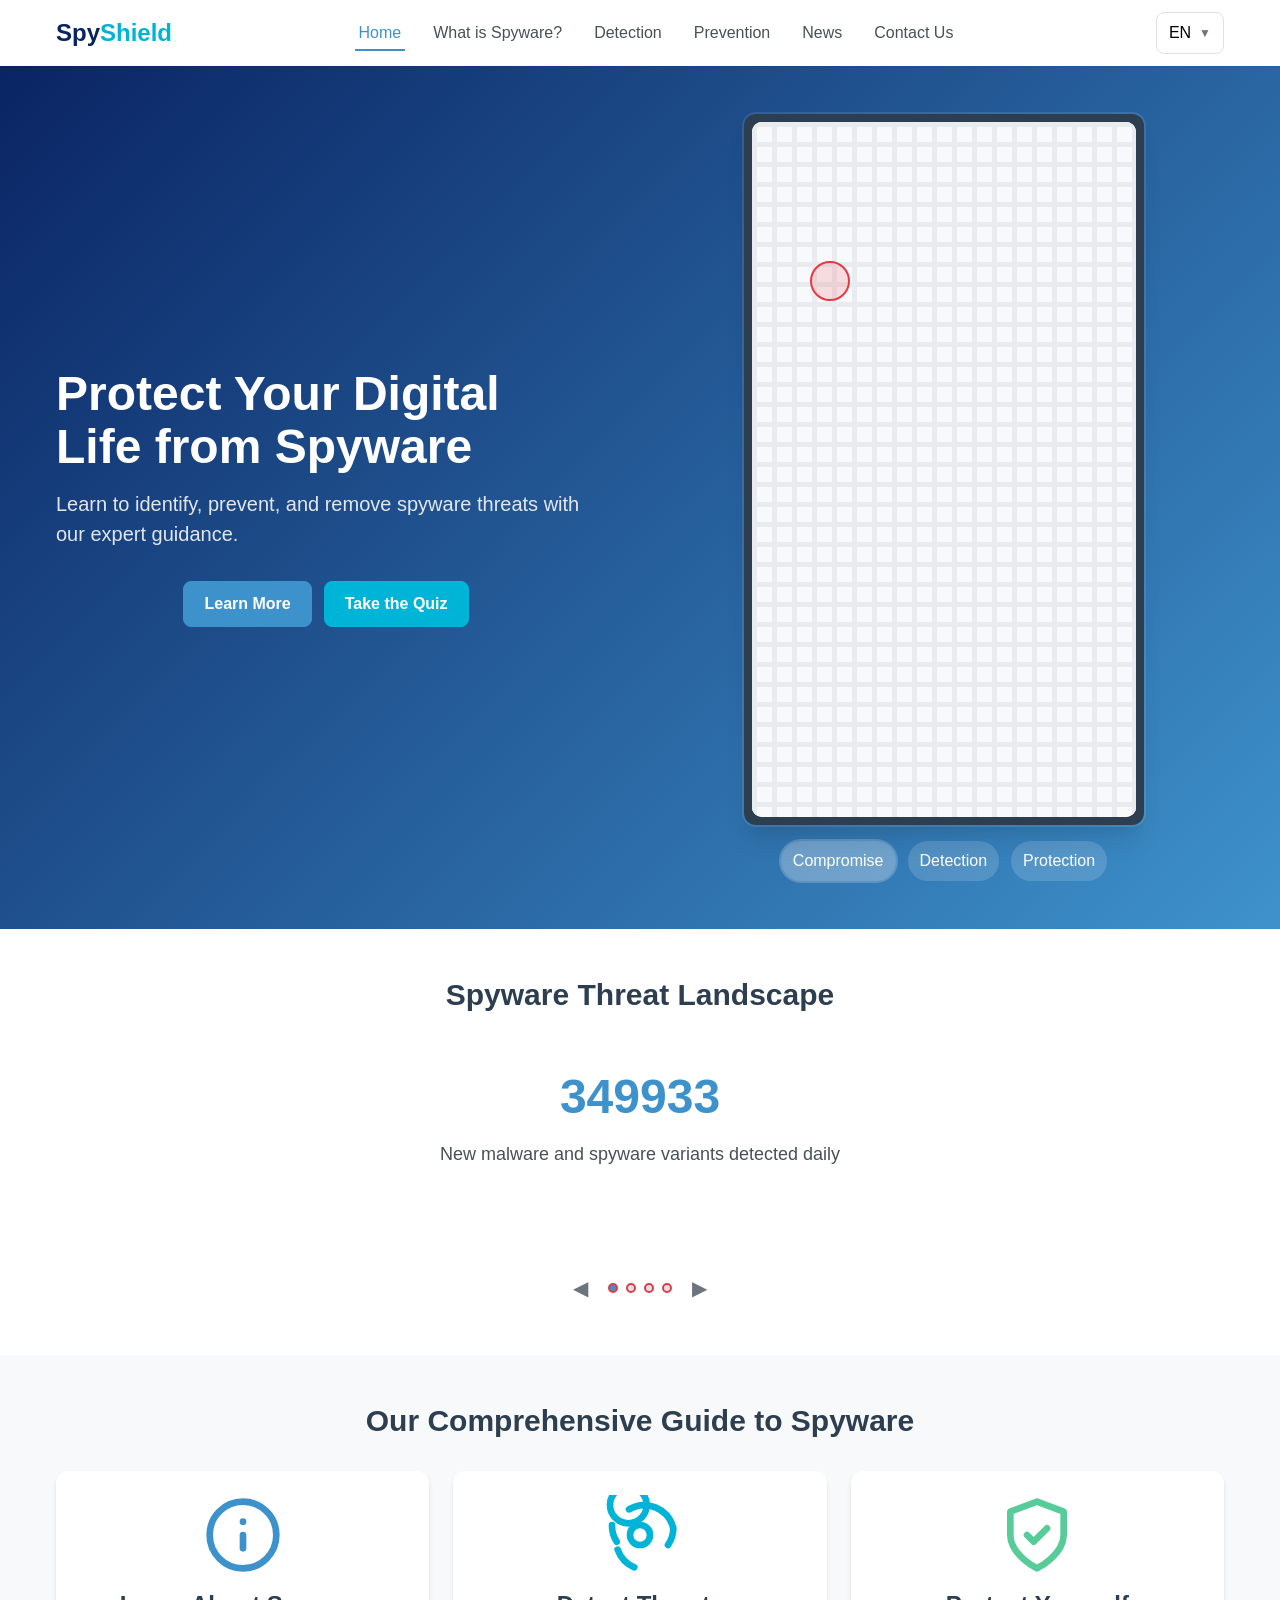
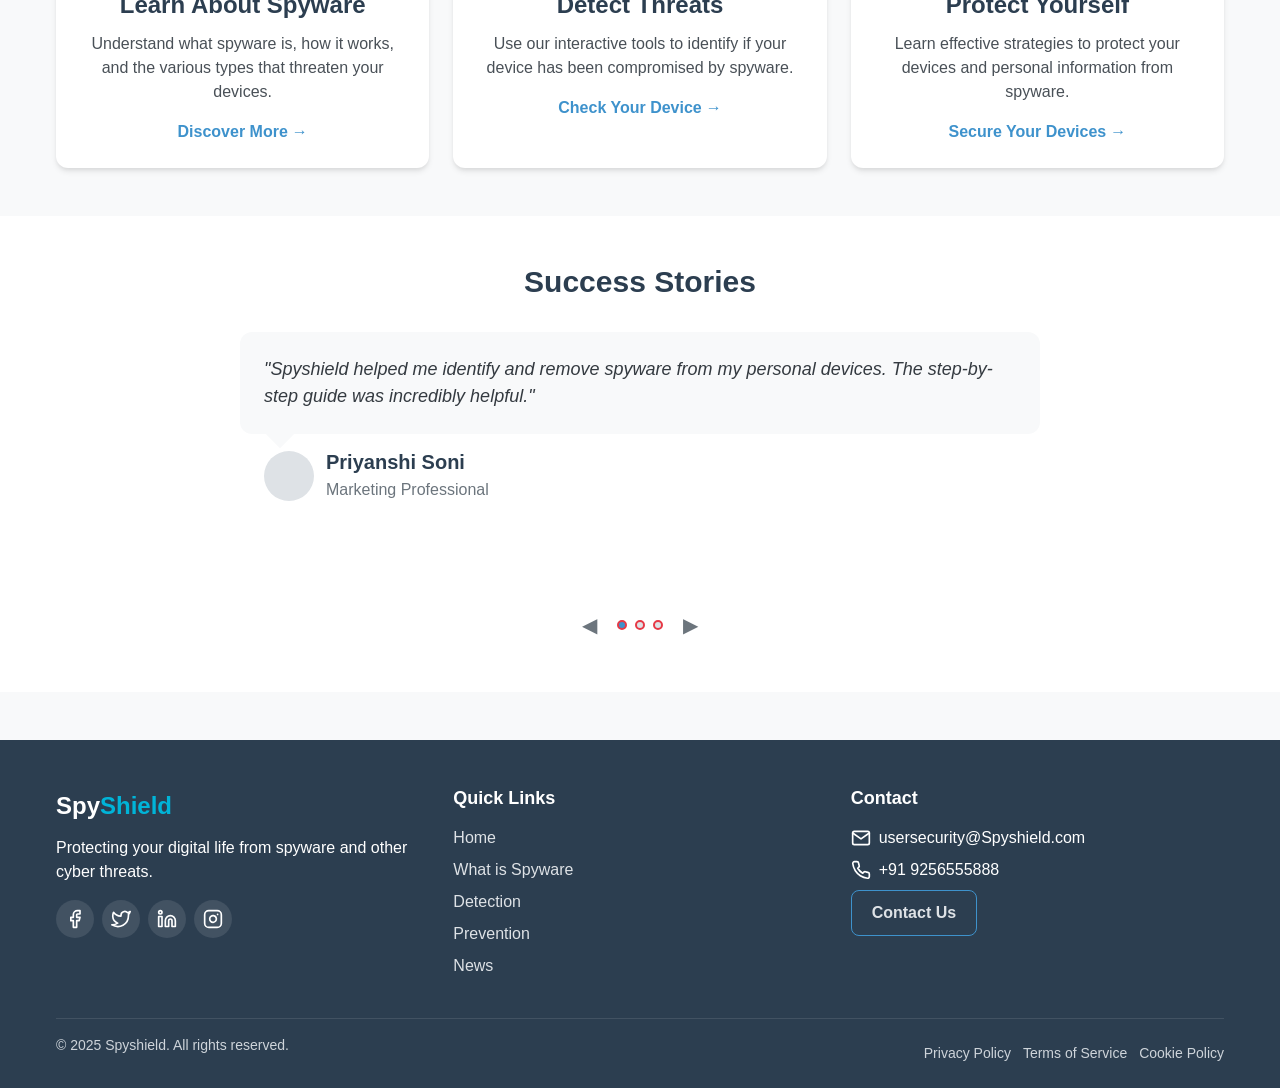
==== commit f00fdfa4: "Update index.html" ====
--- a/index.html
+++ b/index.html
@@ -243,7 +243,7 @@
       </section>
     </main>
 
-    <div>
+<!--     <div>
       <div id="chatbot">
         <img
           id="chatbot-icon"
@@ -264,7 +264,7 @@
           <button id="send-btn" onclick="sendMessage()">➤</button>
         </div>
       </div>
-    </div>
+    </div> -->
 
     <footer>
       <div class="container">
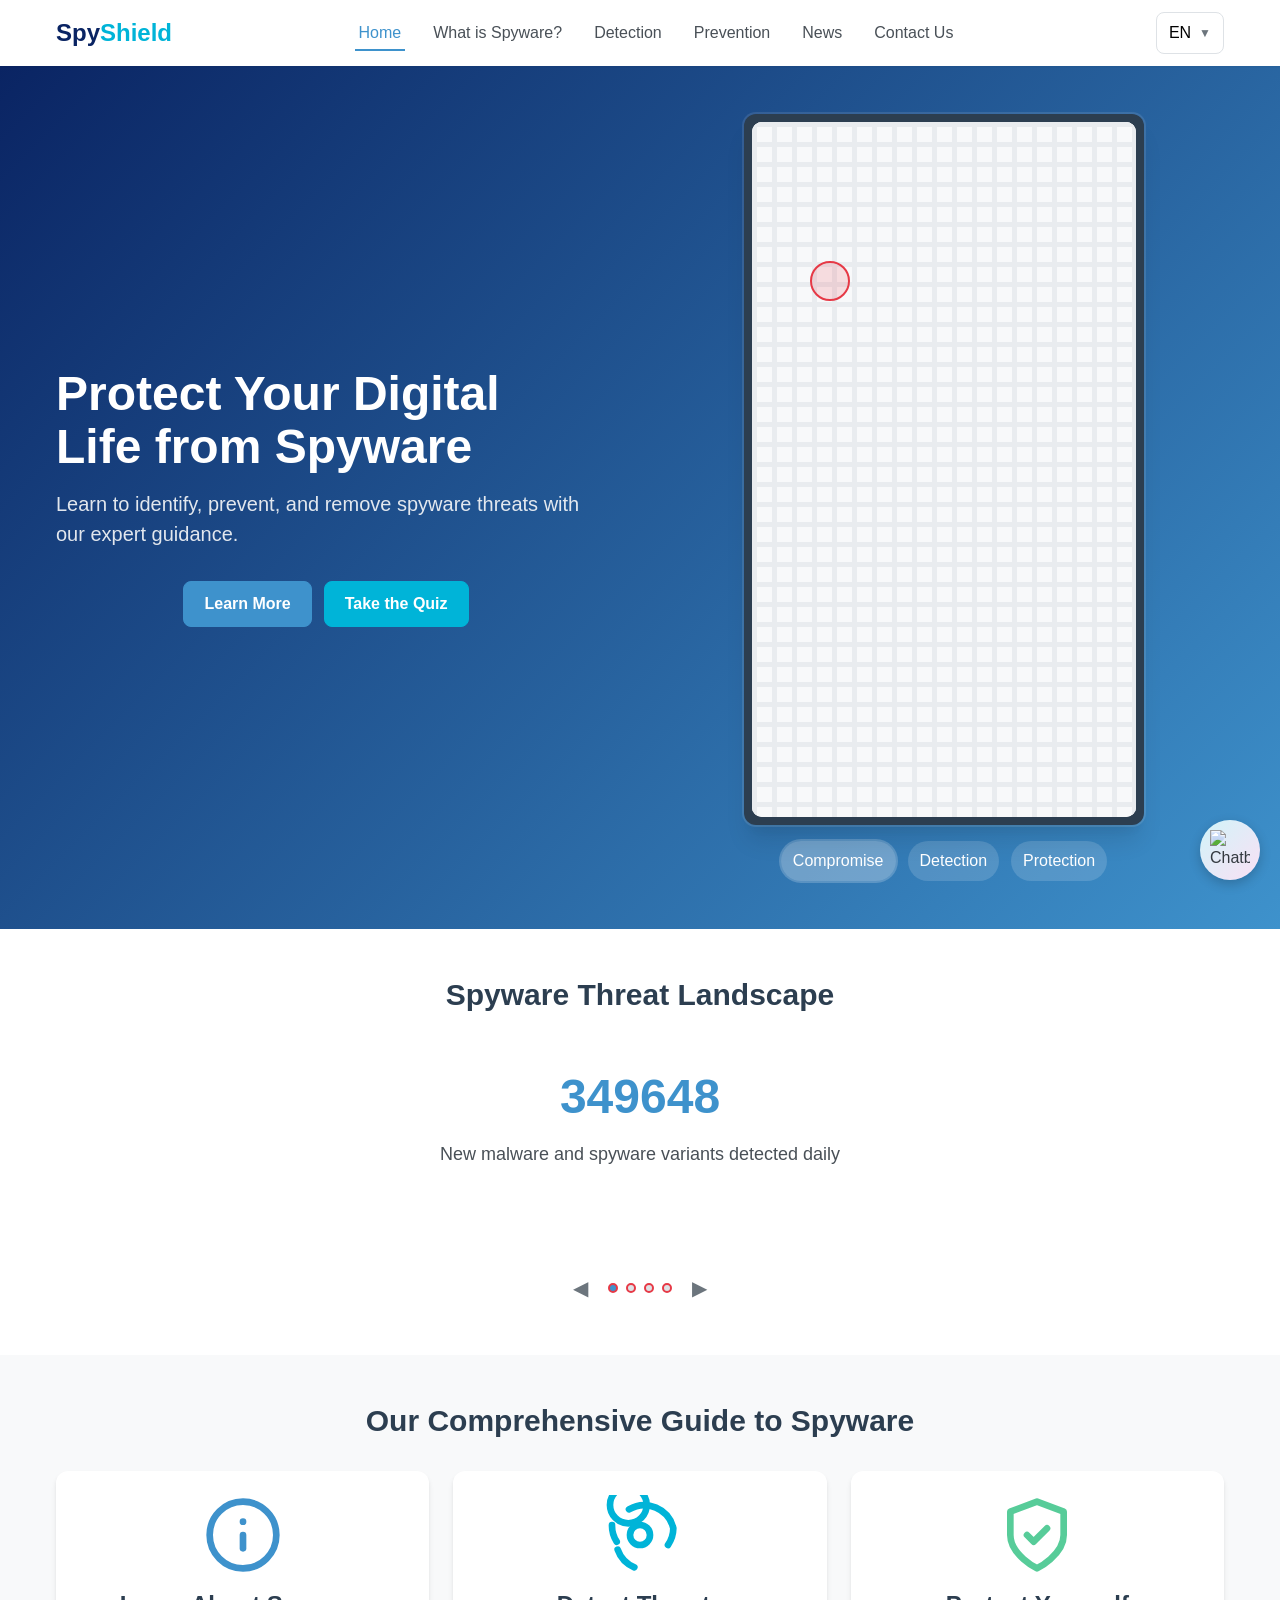
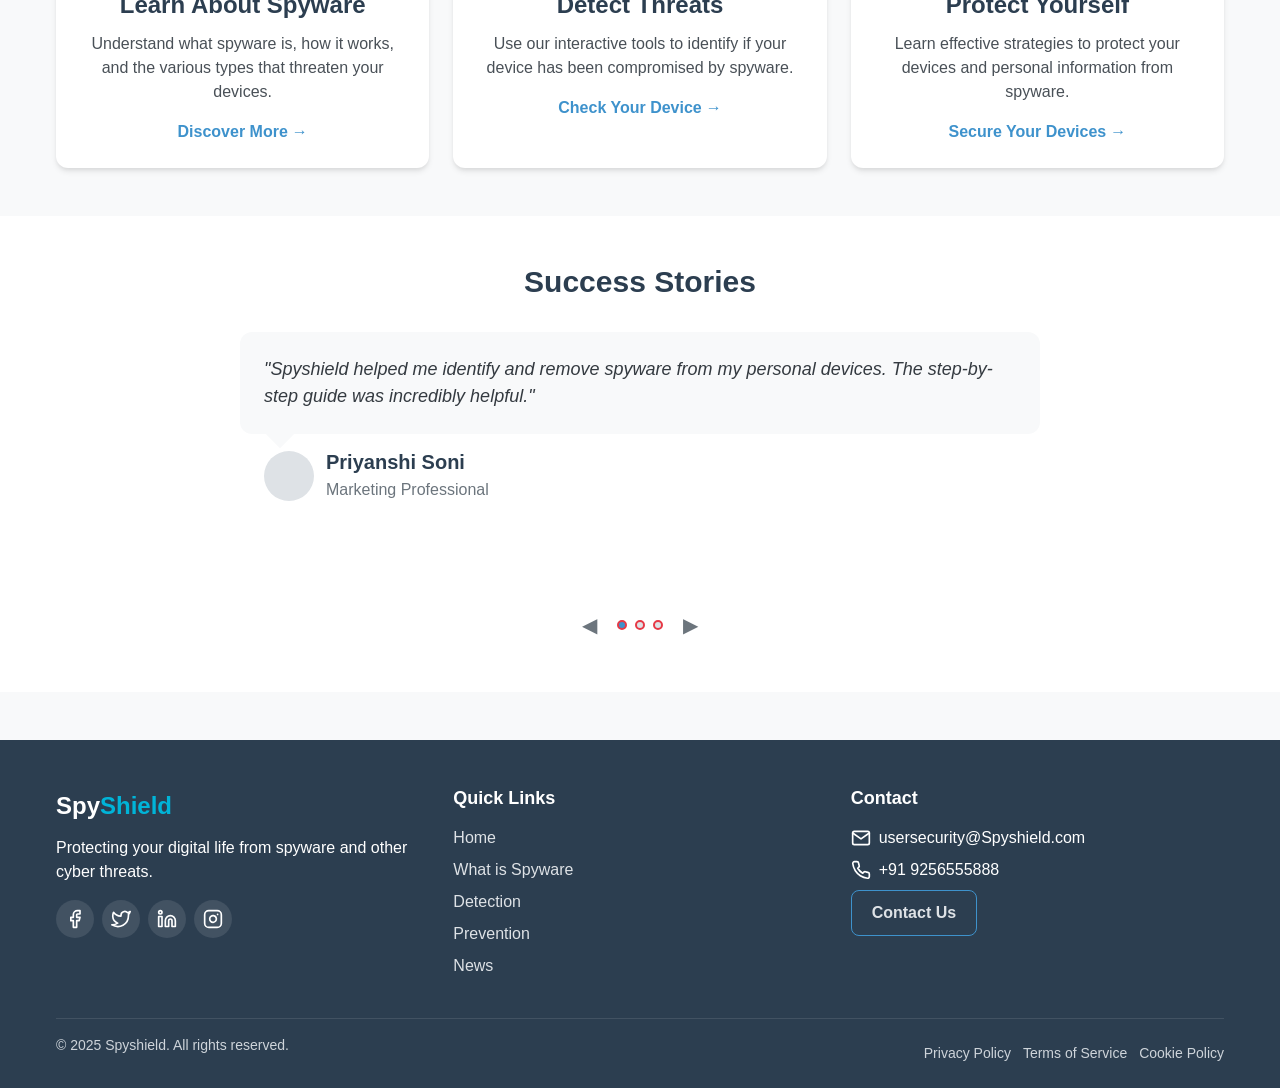
==== commit f6074977: "Update index.html" ====
--- a/index.html
+++ b/index.html
@@ -243,7 +243,7 @@
       </section>
     </main>
 
-<!--     <div>
+    <div>
       <div id="chatbot">
         <img
           id="chatbot-icon"
@@ -264,7 +264,7 @@
           <button id="send-btn" onclick="sendMessage()">➤</button>
         </div>
       </div>
-    </div> -->
+    </div>
 
     <footer>
       <div class="container">
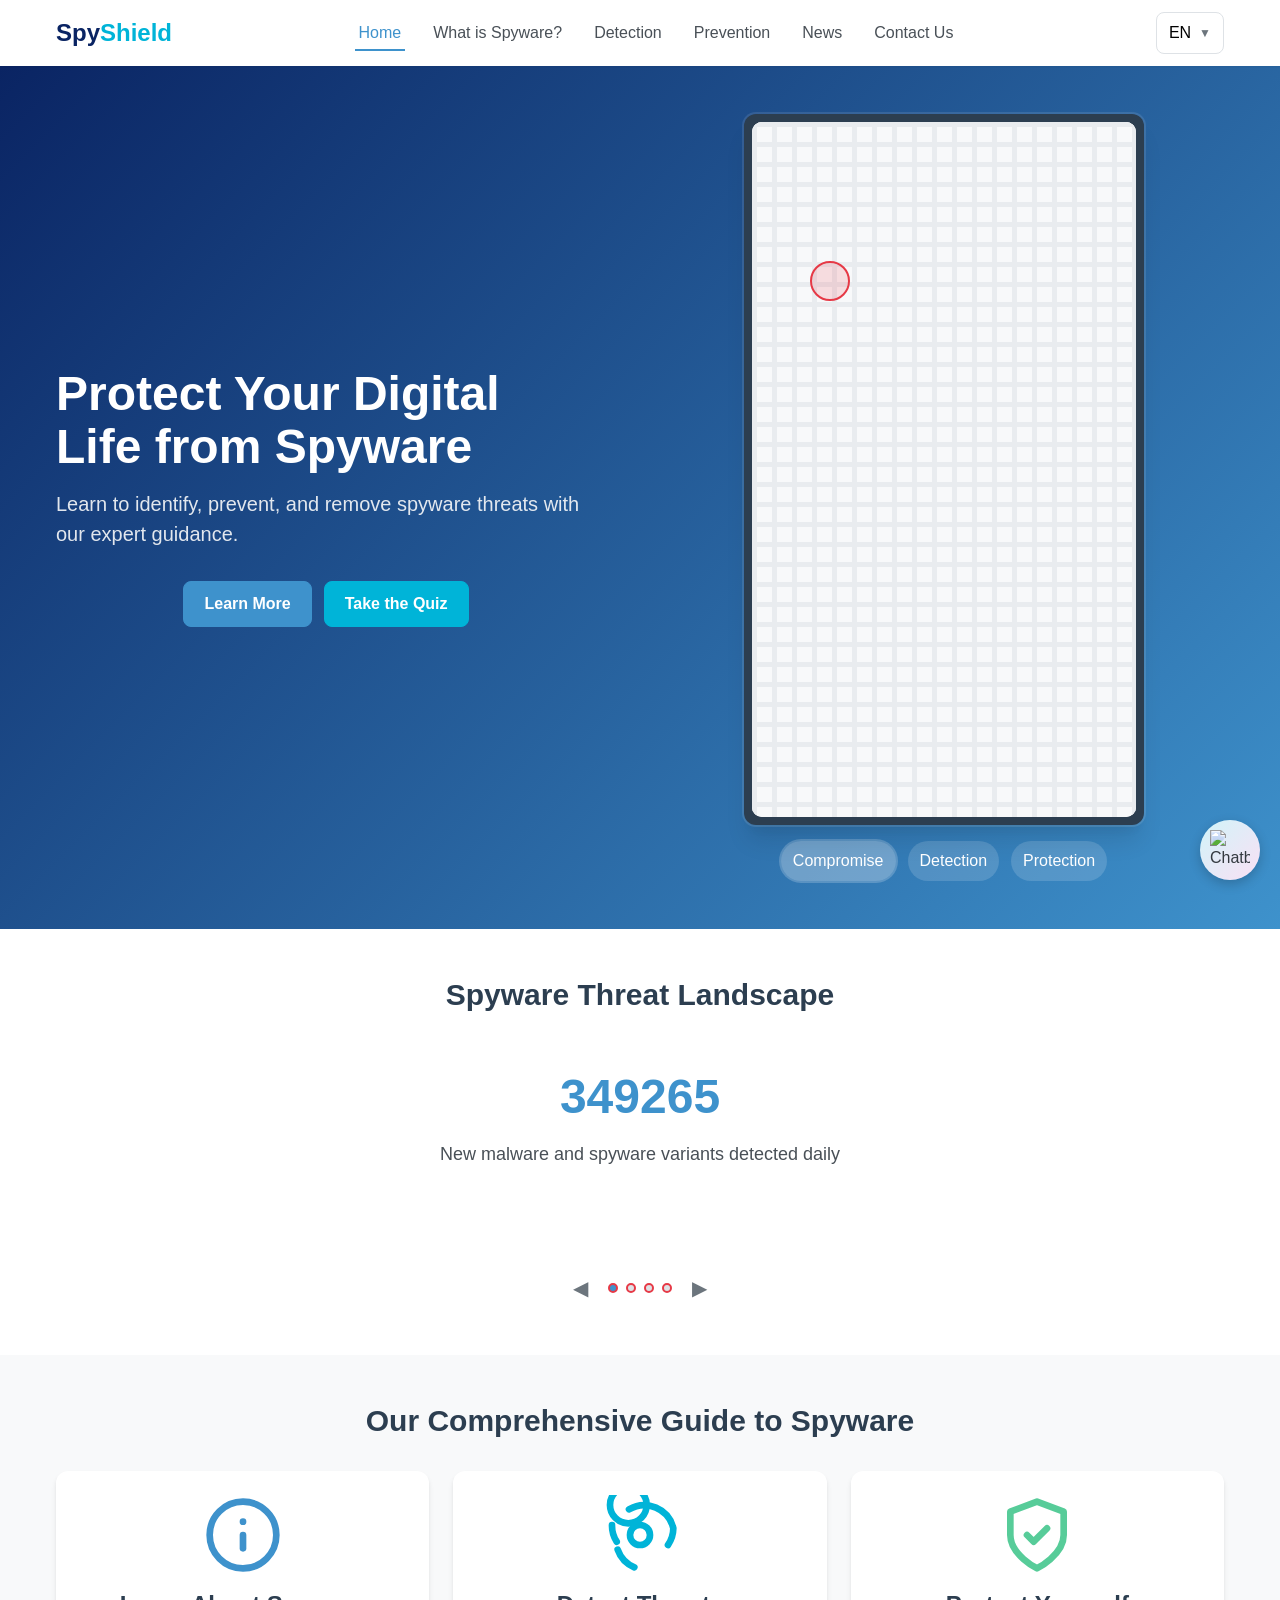
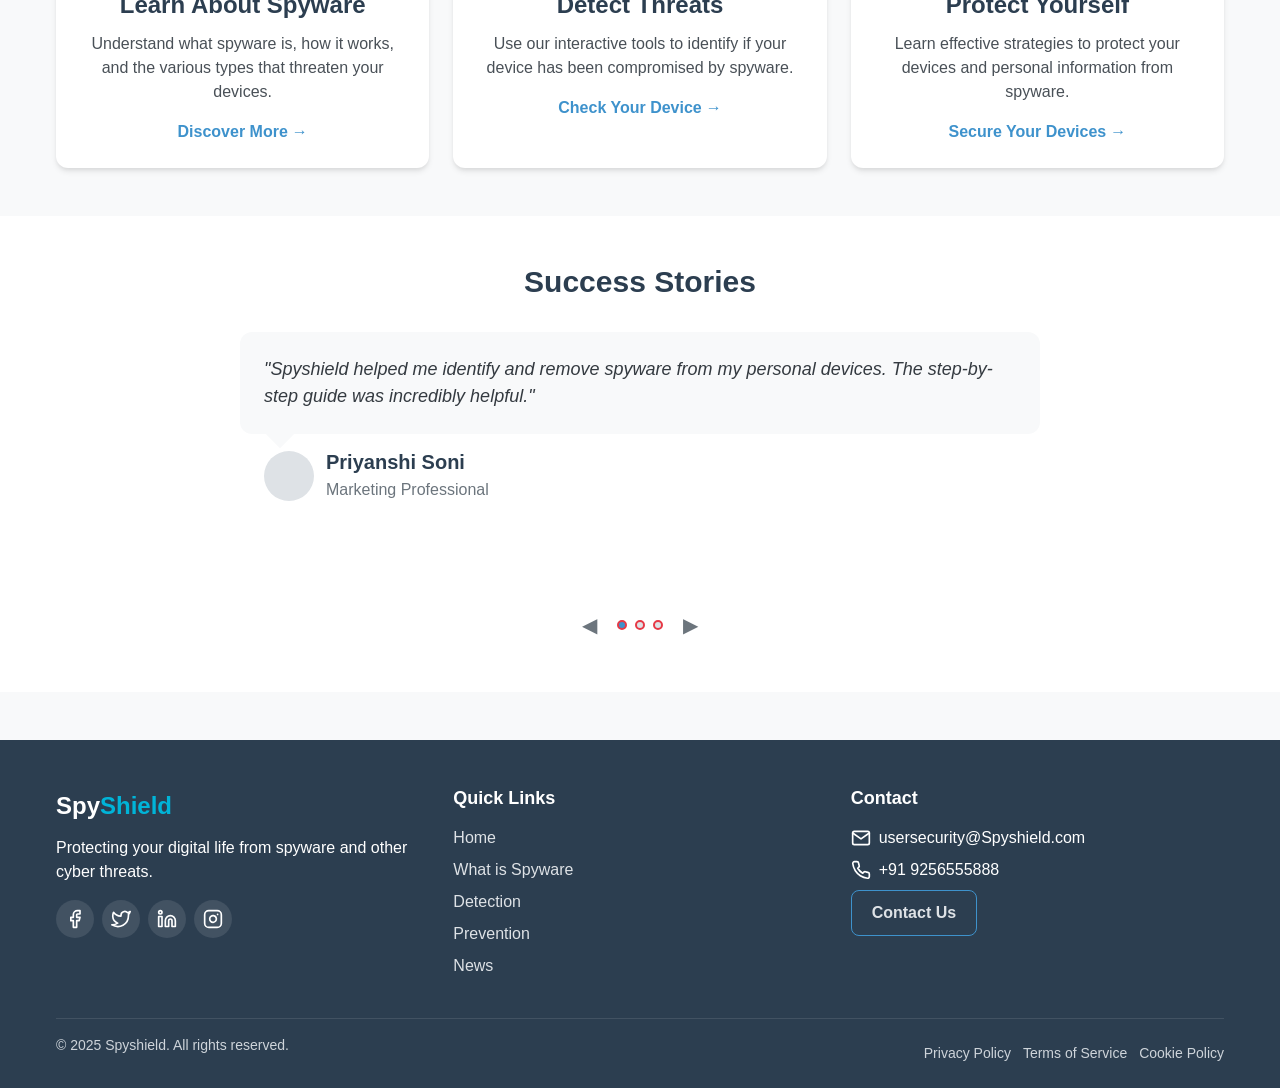
==== commit ad00e4d9: "Update index.html" ====
--- a/index.html
+++ b/index.html
@@ -78,7 +78,7 @@
               </div>
             </div>
             <div class="animation-controls">
-              <button class="animation-control" data-step="1">
+              <button disabled class="animation-control" data-step="1">
                 Compromise
               </button>
               <button class="animation-control" data-step="2">Detection</button>
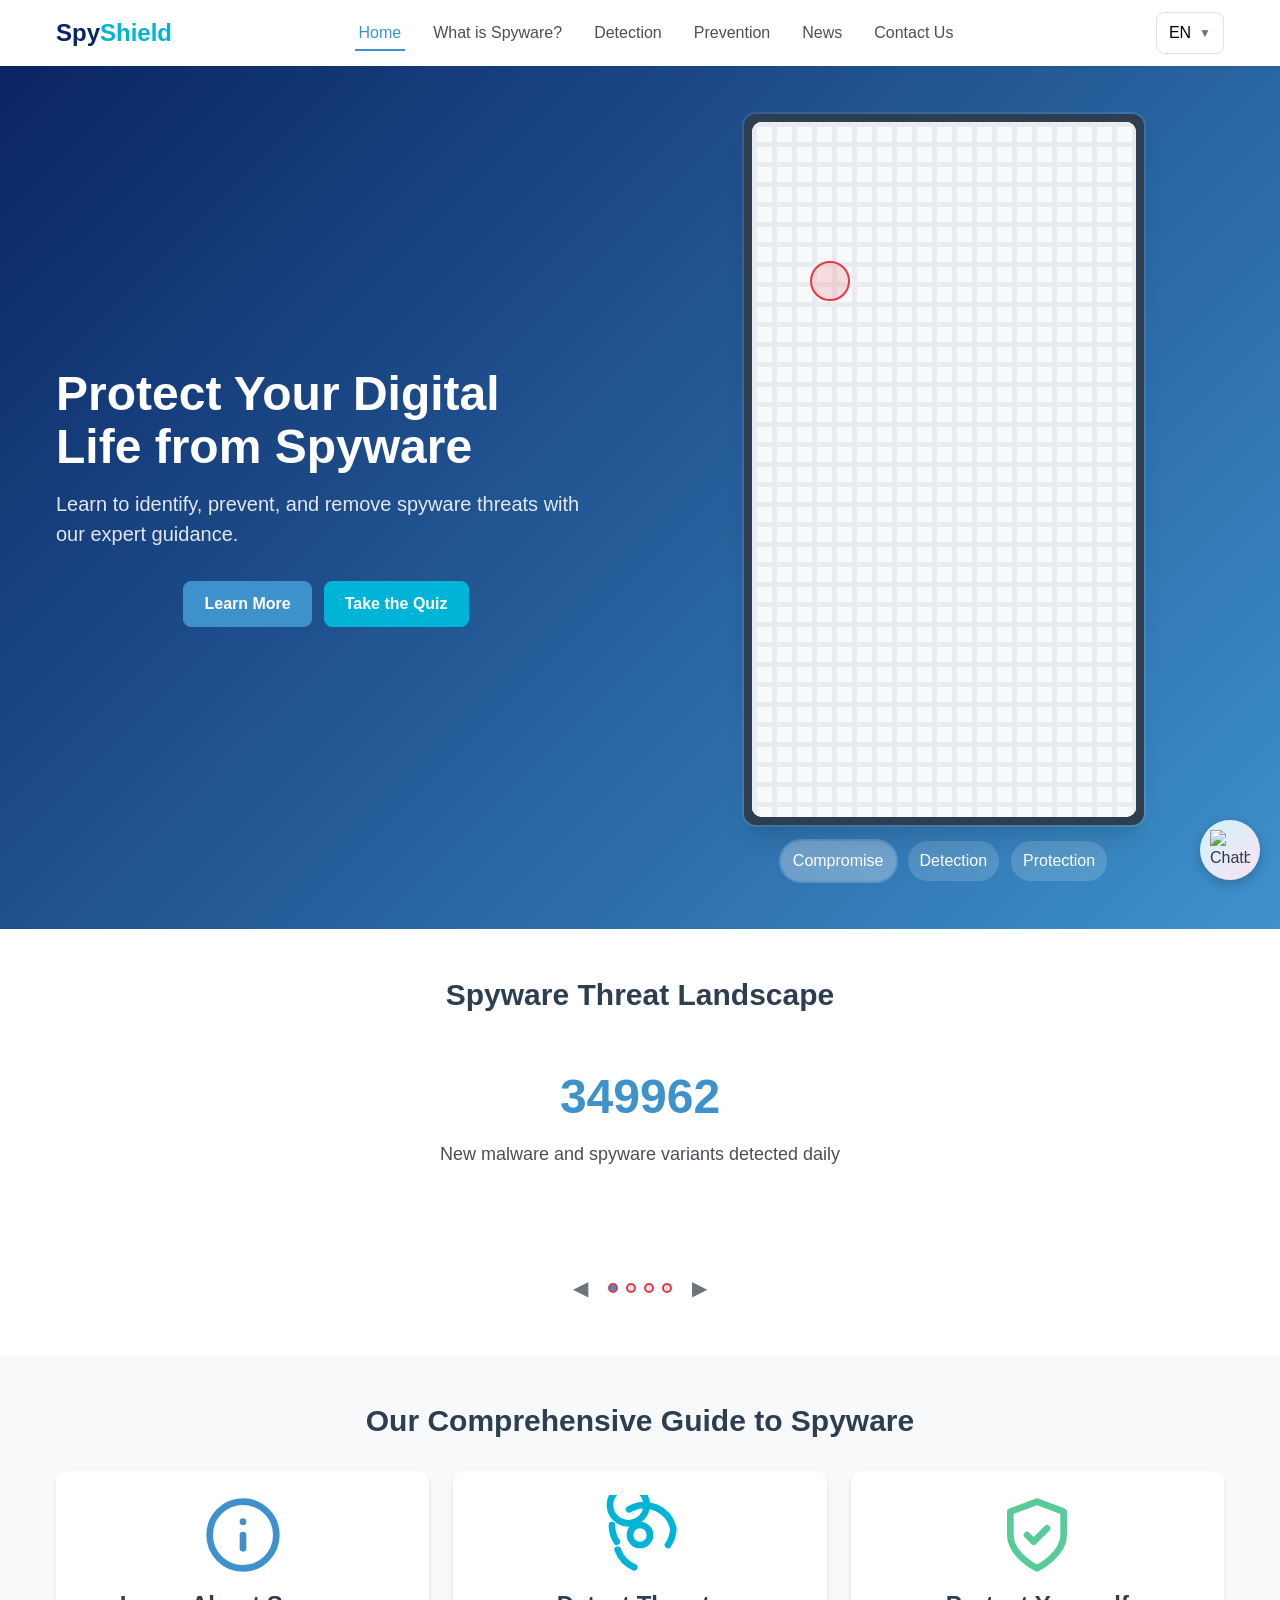
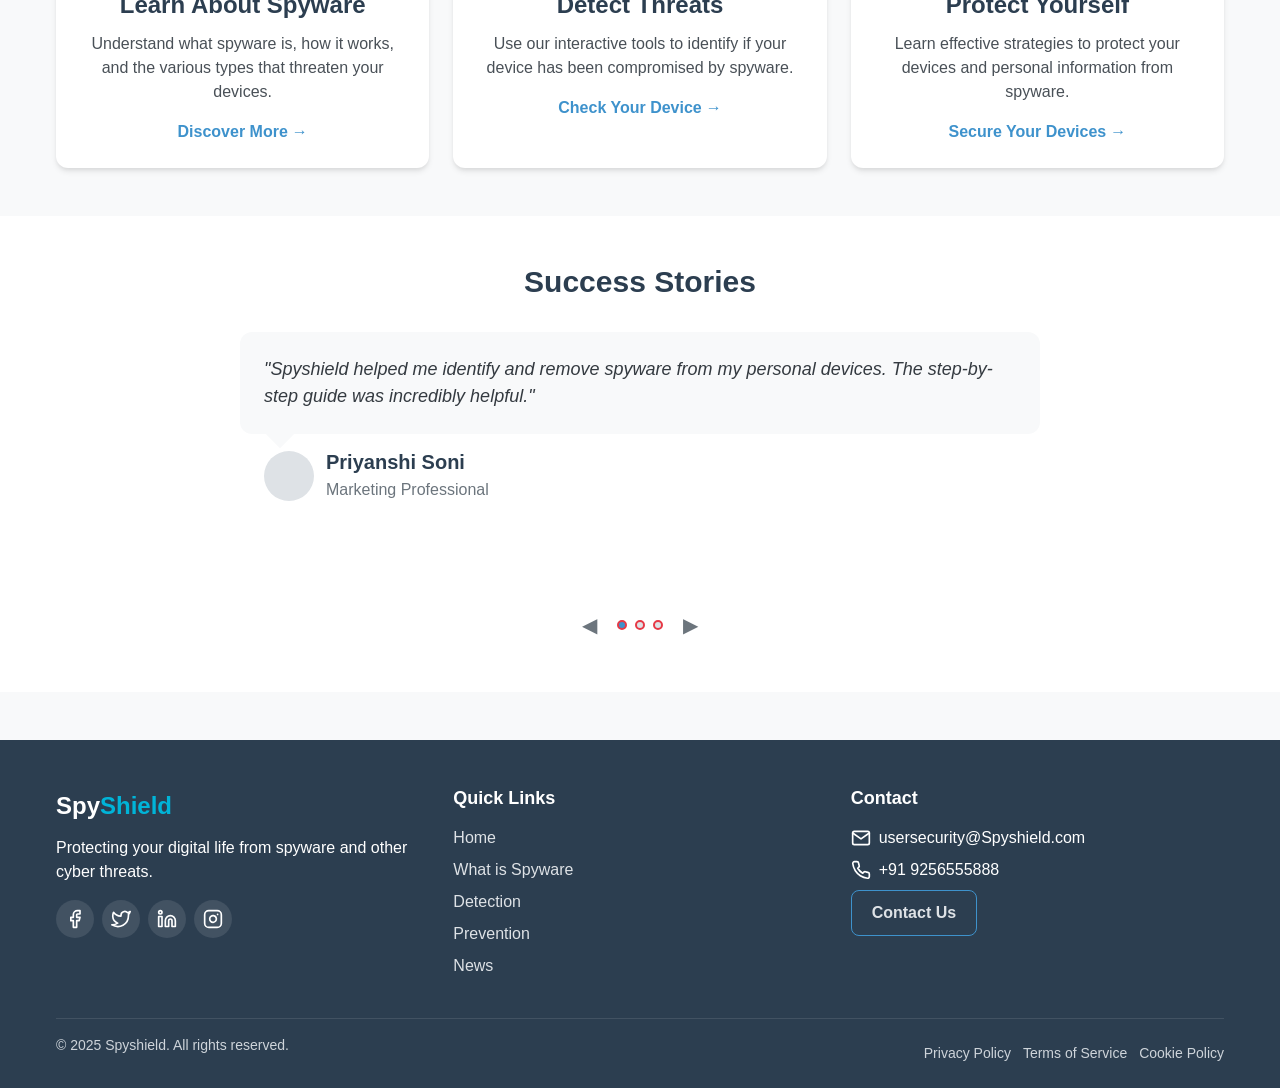
==== commit 8ad7d533: "Update index.html" ====
--- a/index.html
+++ b/index.html
@@ -78,11 +78,11 @@
               </div>
             </div>
             <div class="animation-controls">
-              <button disabled class="animation-control" data-step="1">
+              <button class="animation-control" data-step="1" disabled>
                 Compromise
               </button>
-              <button class="animation-control" data-step="2">Detection</button>
-              <button class="animation-control" data-step="3">
+              <button class="animation-control" data-step="2" disabled>Detection</button>
+              <button class="animation-control" data-step="3" disabled>
                 Protection
               </button>
             </div>
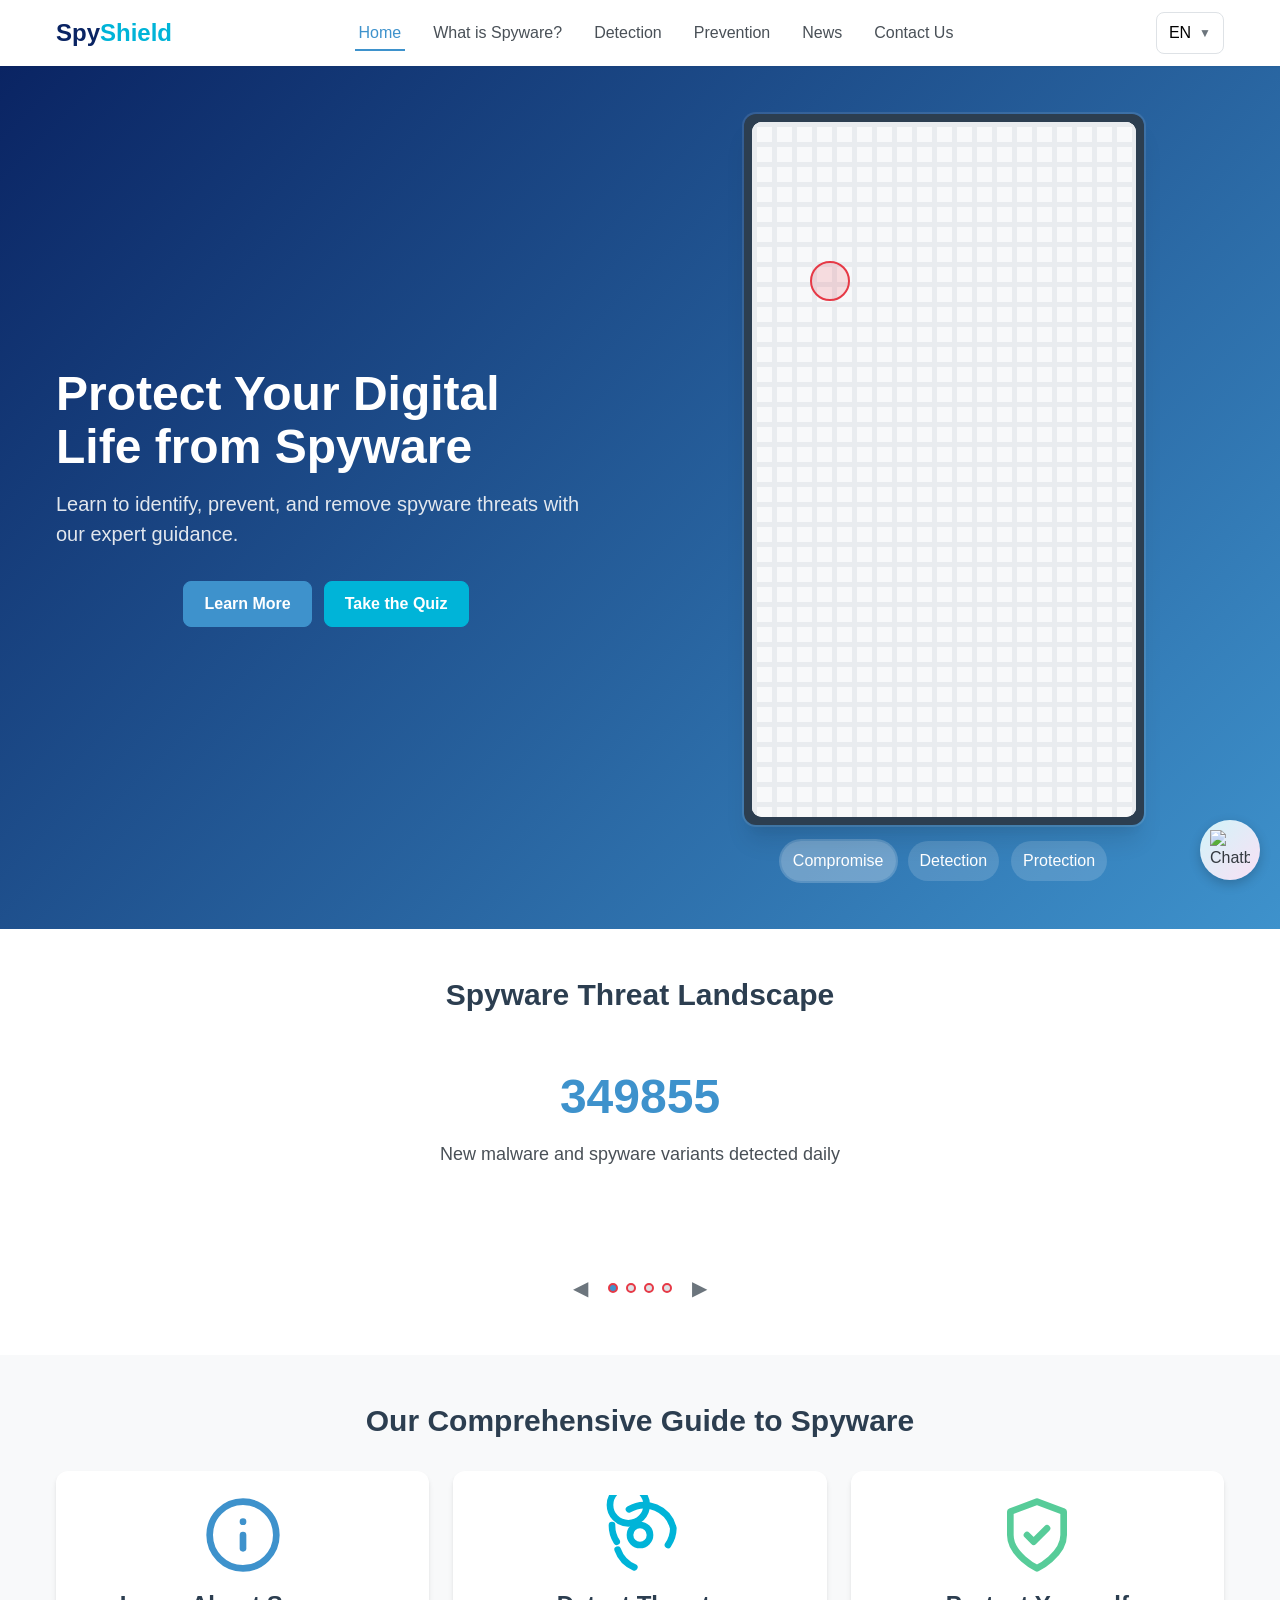
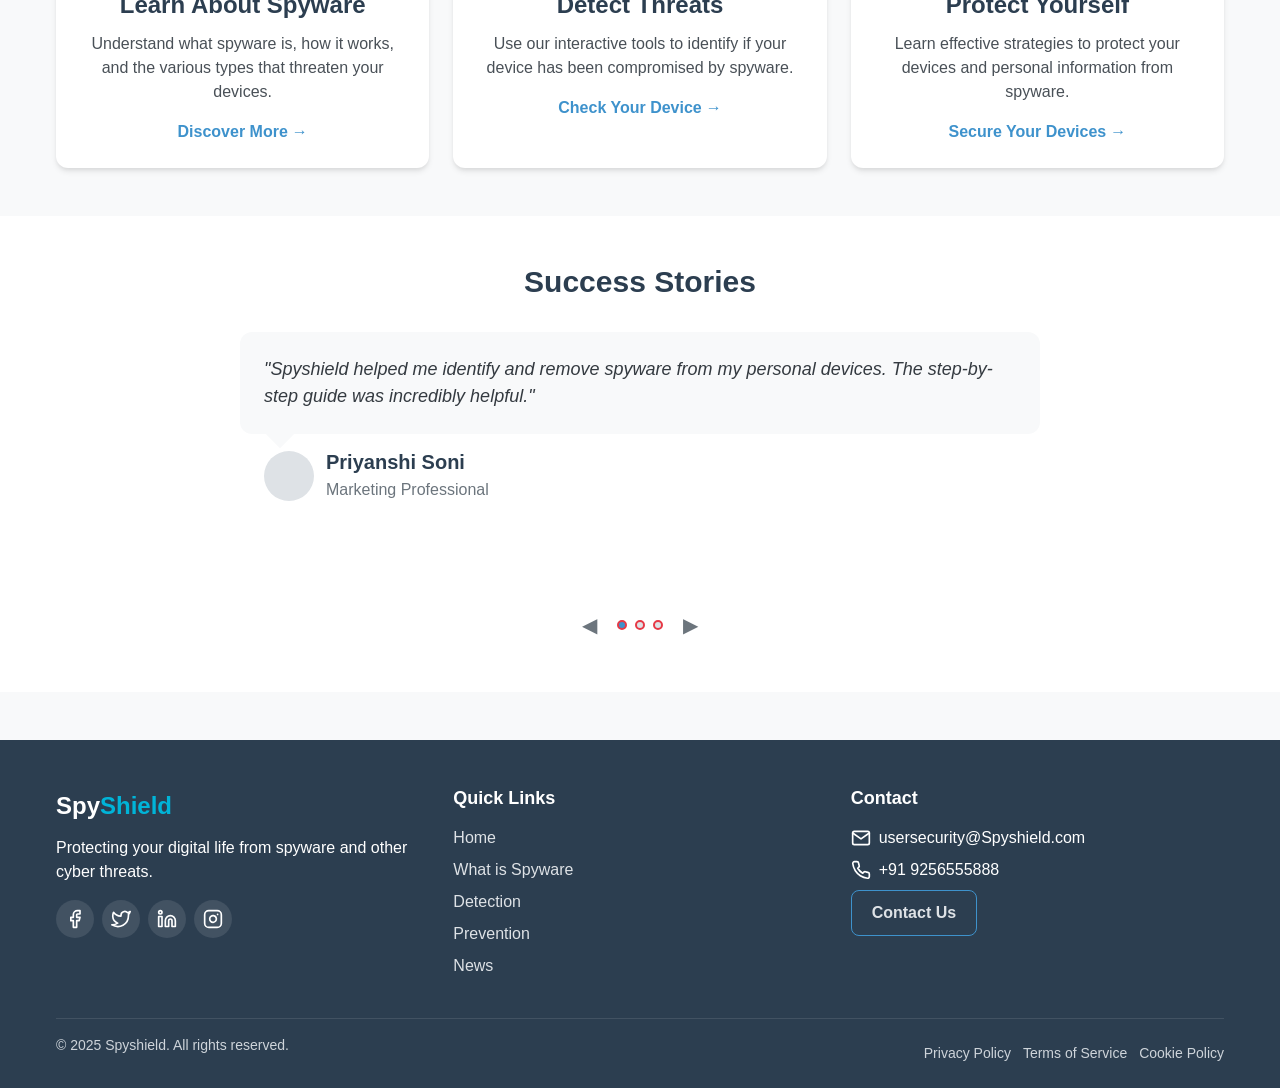
==== commit 79bdc8ed: "Update index.html" ====
--- a/index.html
+++ b/index.html
@@ -77,7 +77,7 @@
                 </div>
               </div>
             </div>
-            <div class="animation-controls">
+<!--             <div class="animation-controls">
               <button class="animation-control" data-step="1" disabled>
                 Compromise
               </button>
@@ -85,7 +85,19 @@
               <button class="animation-control" data-step="3" disabled>
                 Protection
               </button>
-            </div>
+            </div> -->
+
+            <div class="animation-controls">
+  <button class="animation-control disable-click">
+    Compromise
+  </button>
+  <button class="animation-control disable-click">
+    Detection
+  </button>
+  <button class="animation-control disable-click">
+    Protection
+  </button>
+</div>
           </div>
         </div>
       </section>
--- a/css/home.css
+++ b/css/home.css
@@ -680,3 +680,8 @@
   overflow: hidden;
   z-index: 99999; /* HUGE z-index to be on top of everything */
 }
+
+.disable-click {
+  pointer-events: none;
+  cursor: default;
+}
